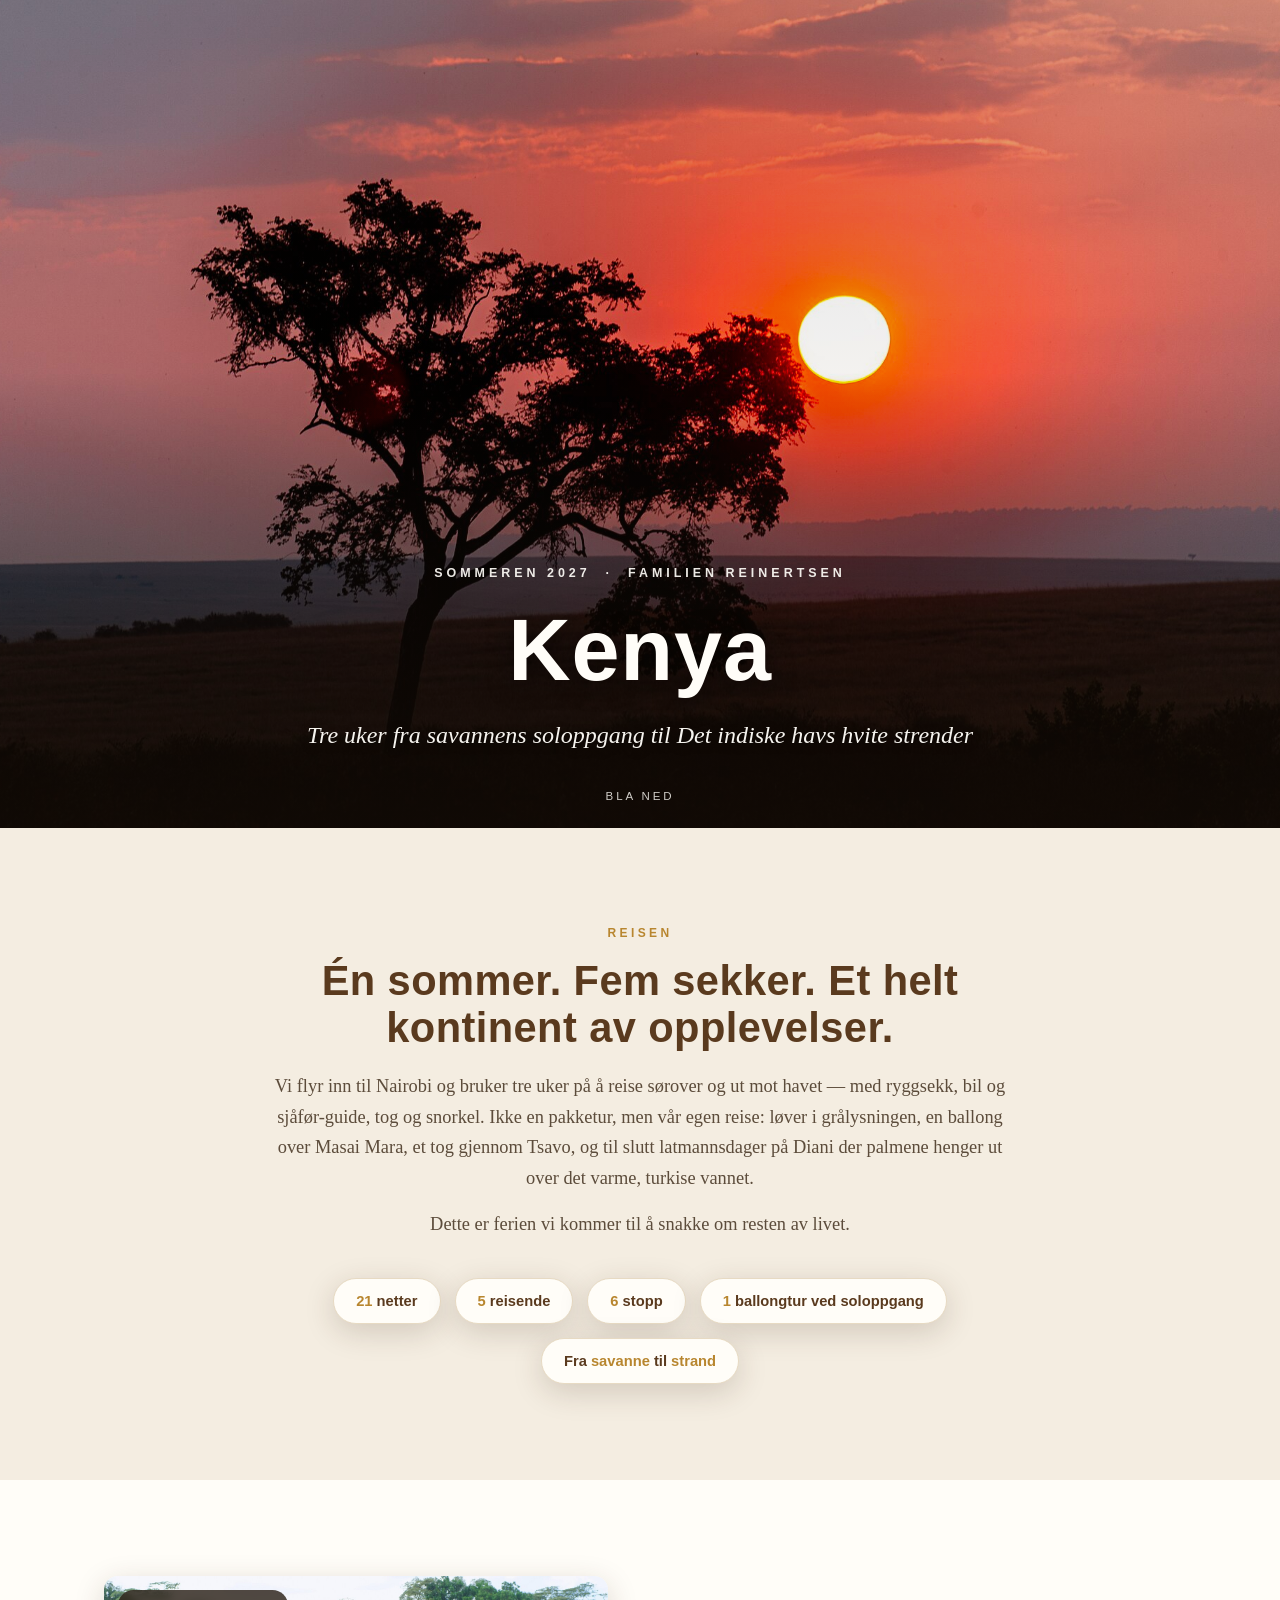
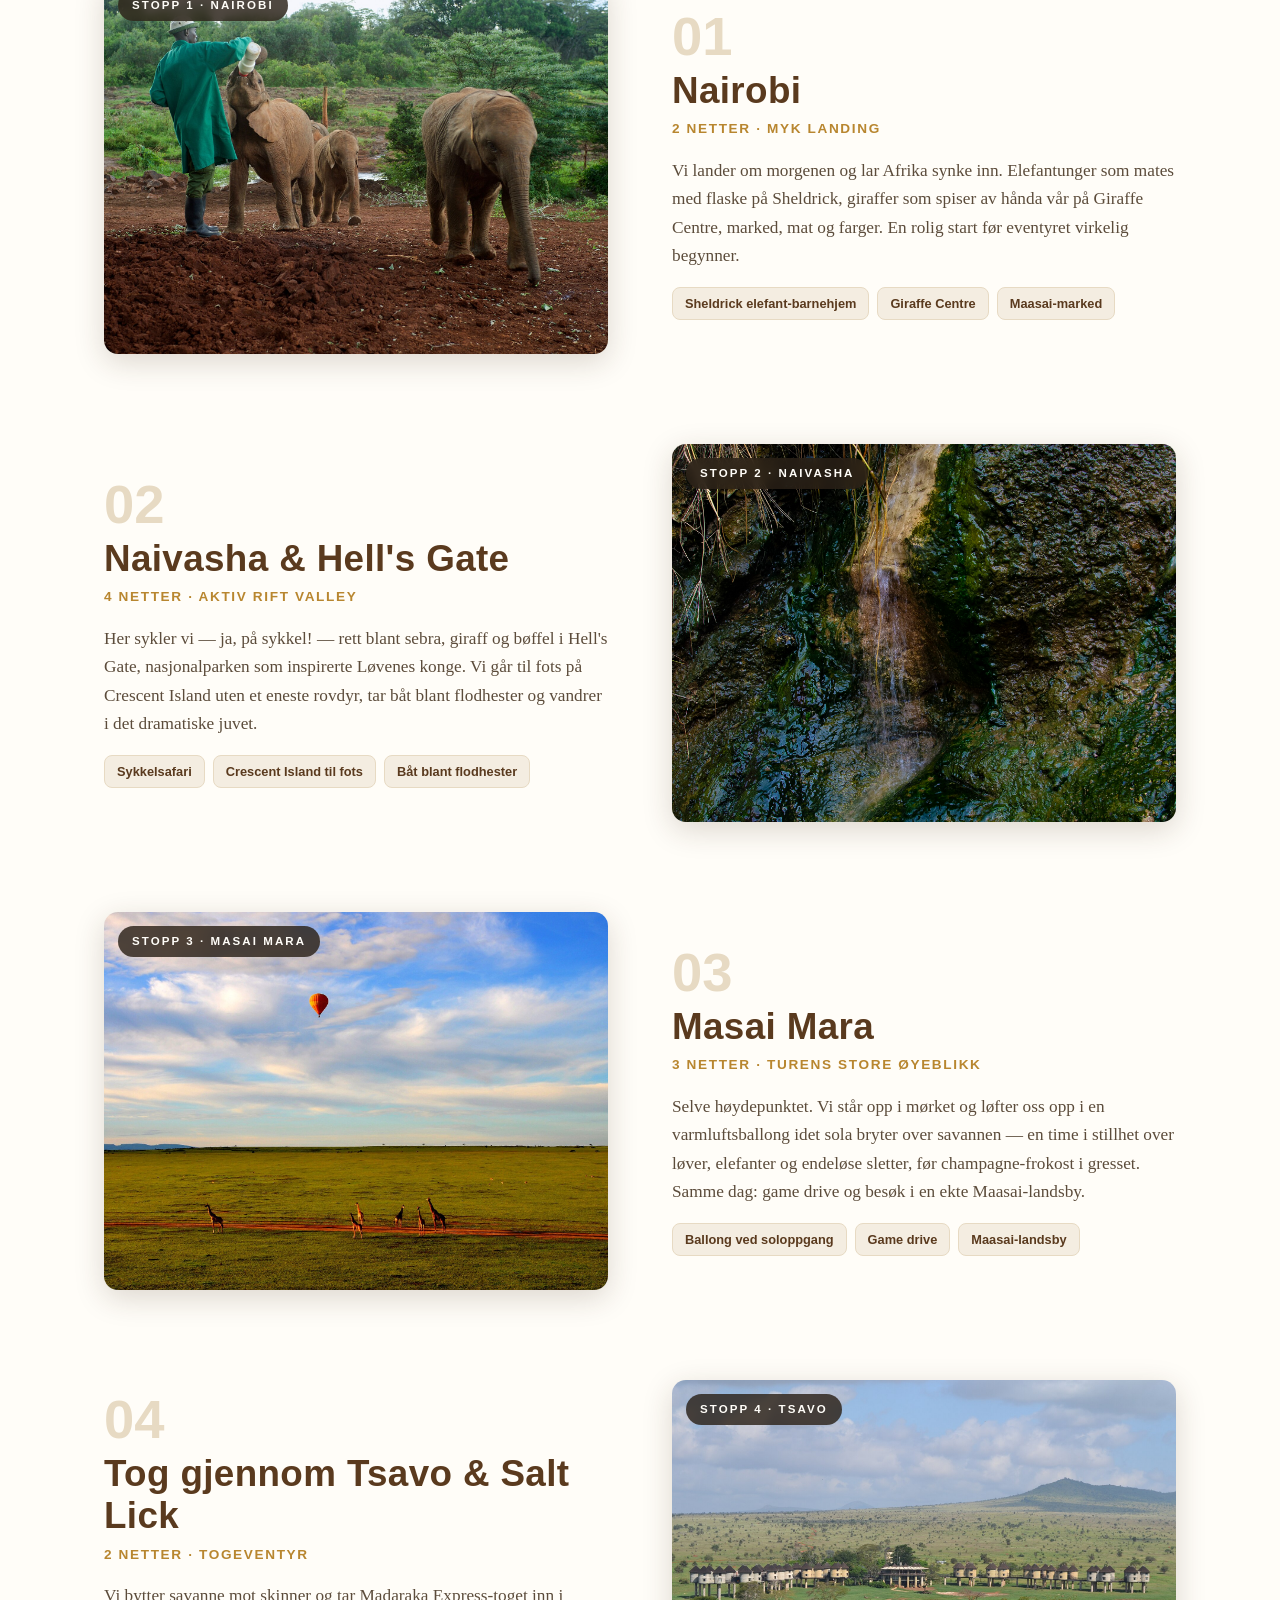
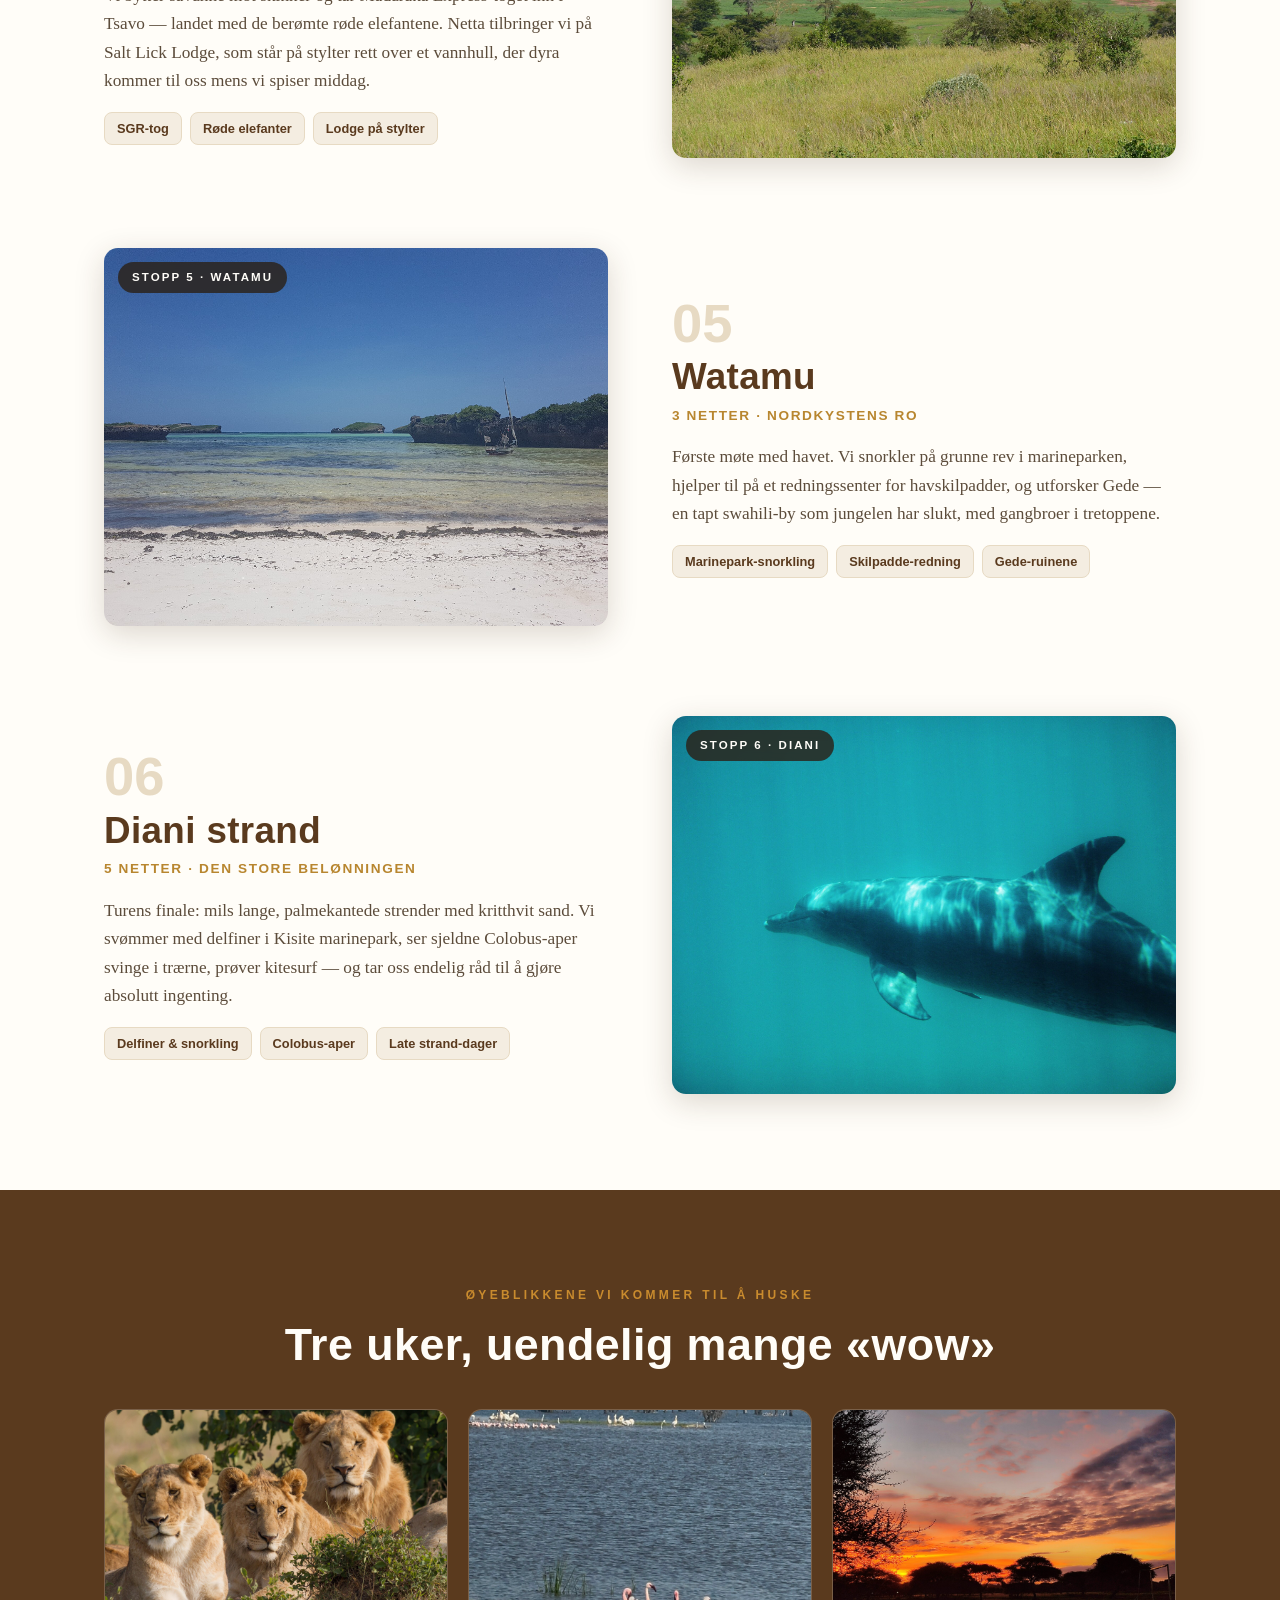
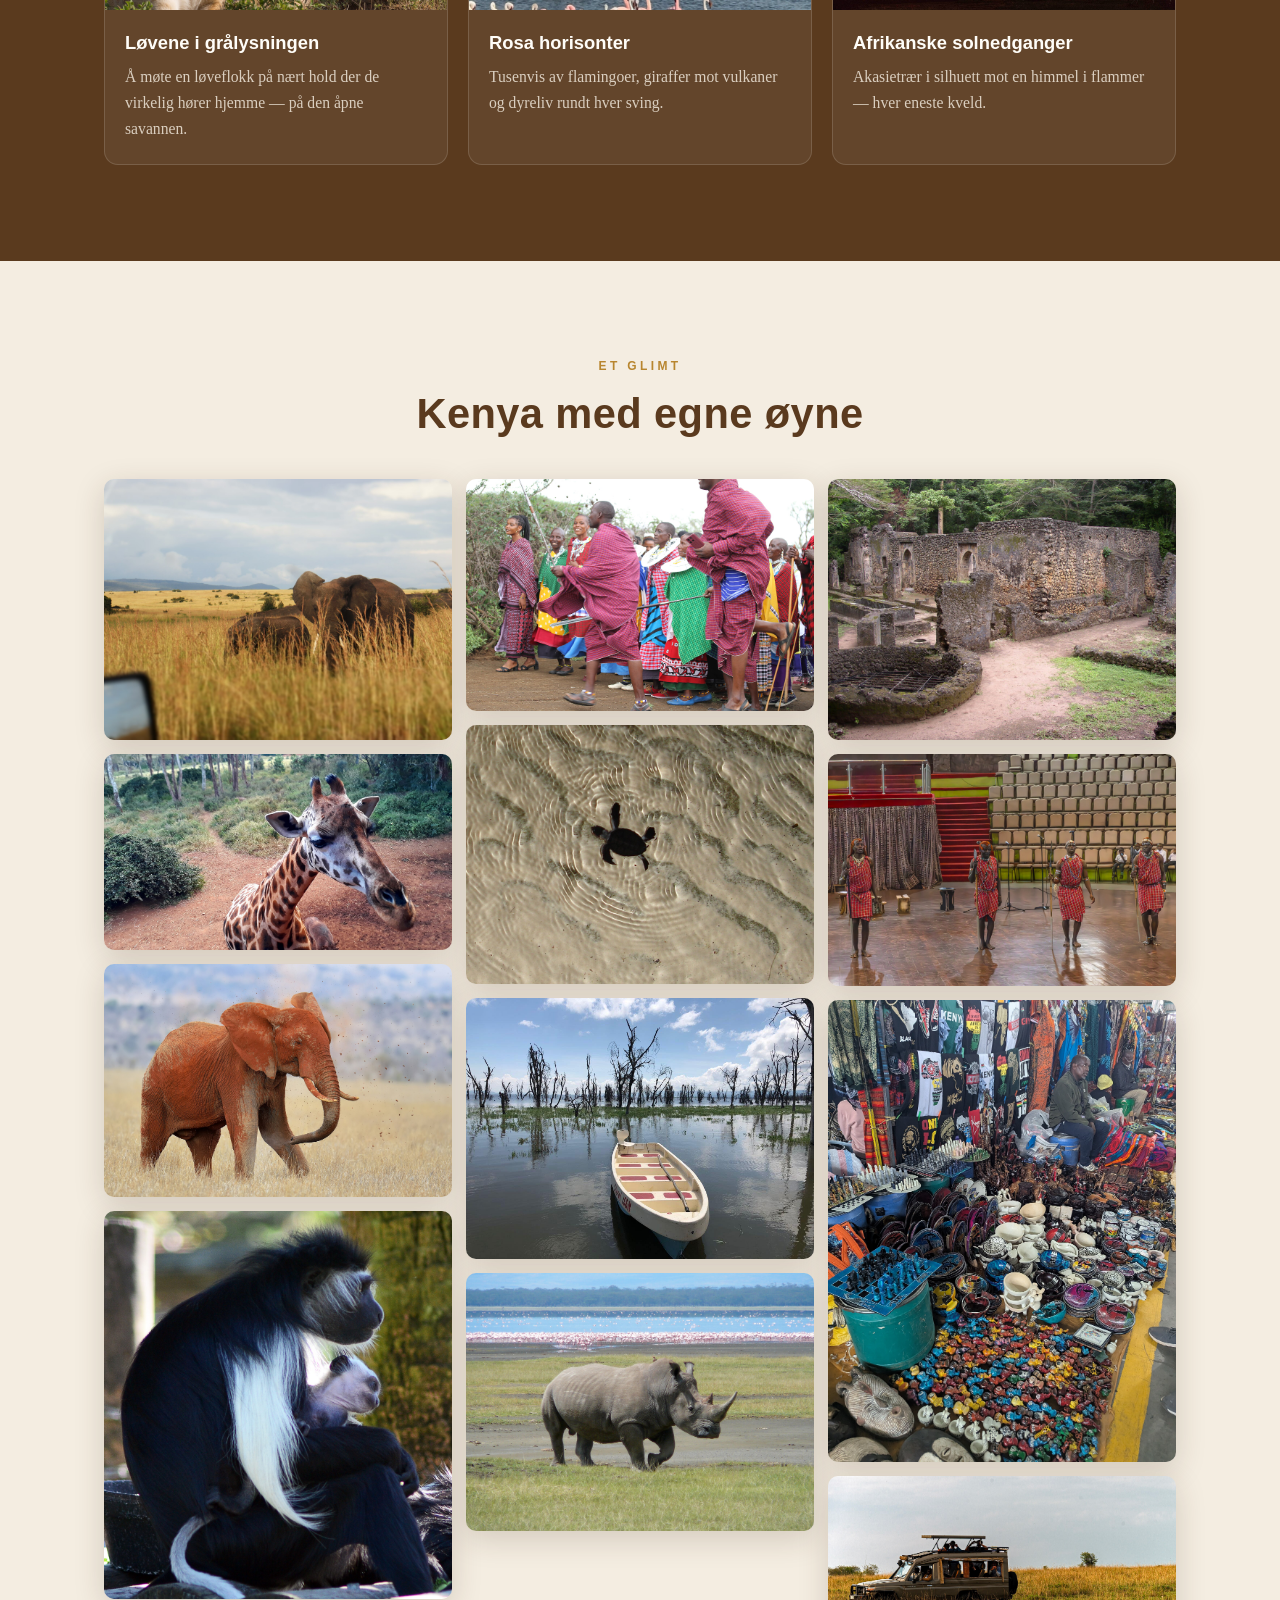
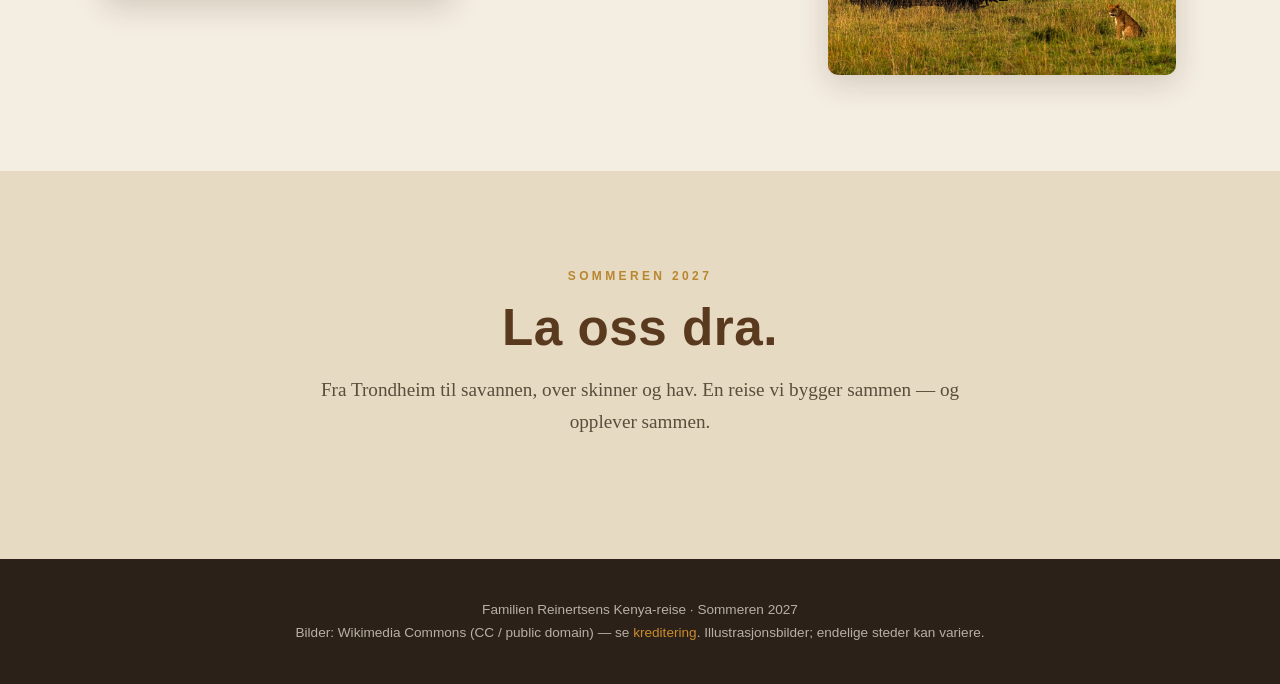
==== index.html @ f1b860a5 "Kenya 2027 family trip brochure site" ====
<!DOCTYPE html>
<html lang="no">
<head>
<meta charset="UTF-8">
<meta name="viewport" content="width=device-width, initial-scale=1.0">
<title>Kenya 2027 — Familien Reinertsens store reise</title>
<meta name="description" content="Tre uker gjennom Kenya: savanne, ballong ved soloppgang, tog til kysten og hvite strender ved Det indiske hav. Sommeren 2027.">
<link rel="preconnect" href="https://fonts.googleapis.com">
<link rel="stylesheet" href="style.css">
</head>
<body>

<!-- HERO -->
<header class="hero">
  <div class="hero__img" style="background-image:url('images/00-hero-mara-sunset.jpg')"></div>
  <div class="hero__veil"></div>
  <div class="hero__inner">
    <div class="hero__kicker">Sommeren 2027 &nbsp;·&nbsp; Familien Reinertsen</div>
    <h1>Kenya</h1>
    <p class="hero__sub">Tre uker fra savannens soloppgang til Det indiske havs hvite strender</p>
  </div>
  <div class="hero__scroll">bla ned</div>
</header>

<!-- INTRO -->
<section>
  <div class="wrap intro">
    <div class="eyebrow">Reisen</div>
    <h2>Én sommer. Fem sekker. Et helt kontinent av opplevelser.</h2>
    <p>Vi flyr inn til Nairobi og bruker tre uker på å reise sørover og ut mot havet —
       med ryggsekk, bil og sjåfør-guide, tog og snorkel. Ikke en pakketur, men vår egen
       reise: løver i grålysningen, en ballong over Masai Mara, et tog gjennom Tsavo, og
       til slutt latmannsdager på Diani der palmene henger ut over det varme, turkise vannet.</p>
    <p>Dette er ferien vi kommer til å snakke om resten av livet.</p>
    <div class="facts">
      <div class="fact"><span>21</span> netter</div>
      <div class="fact"><span>5</span> reisende</div>
      <div class="fact"><span>6</span> stopp</div>
      <div class="fact"><span>1</span> ballongtur ved soloppgang</div>
      <div class="fact">Fra <span>savanne</span> til <span>strand</span></div>
    </div>
  </div>
</section>

<!-- PHASES -->
<section class="phases">
  <div class="wrap">

    <div class="phase">
      <div class="phase__media">
        <span class="phase__badge">Stopp 1 · Nairobi</span>
        <img src="images/01-baby-elephant.jpg" alt="Elefantunge på Sheldrick-barnehjemmet i Nairobi">
      </div>
      <div class="phase__body">
        <div class="phase__num">01</div>
        <h3>Nairobi</h3>
        <div class="phase__nights">2 netter · myk landing</div>
        <p>Vi lander om morgenen og lar Afrika synke inn. Elefantunger som mates med flaske
           på Sheldrick, giraffer som spiser av hånda vår på Giraffe Centre, marked, mat og
           farger. En rolig start før eventyret virkelig begynner.</p>
        <div class="tags">
          <span class="tag">Sheldrick elefant-barnehjem</span>
          <span class="tag">Giraffe Centre</span>
          <span class="tag">Maasai-marked</span>
        </div>
      </div>
    </div>

    <div class="phase">
      <div class="phase__media">
        <span class="phase__badge">Stopp 2 · Naivasha</span>
        <img src="images/02-hellsgate-gorge.jpg" alt="Hell's Gate juv ved Naivasha">
      </div>
      <div class="phase__body">
        <div class="phase__num">02</div>
        <h3>Naivasha &amp; Hell's Gate</h3>
        <div class="phase__nights">4 netter · aktiv Rift Valley</div>
        <p>Her sykler vi — ja, på sykkel! — rett blant sebra, giraff og bøffel i Hell's Gate,
           nasjonalparken som inspirerte Løvenes konge. Vi går til fots på Crescent Island
           uten et eneste rovdyr, tar båt blant flodhester og vandrer i det dramatiske juvet.</p>
        <div class="tags">
          <span class="tag">Sykkelsafari</span>
          <span class="tag">Crescent Island til fots</span>
          <span class="tag">Båt blant flodhester</span>
        </div>
      </div>
    </div>

    <div class="phase">
      <div class="phase__media">
        <span class="phase__badge">Stopp 3 · Masai Mara</span>
        <img src="images/04-mara-balloon.jpg" alt="Varmluftsballong over Masai Mara ved soloppgang">
      </div>
      <div class="phase__body">
        <div class="phase__num">03</div>
        <h3>Masai Mara</h3>
        <div class="phase__nights">3 netter · turens store øyeblikk</div>
        <p>Selve høydepunktet. Vi står opp i mørket og løfter oss opp i en varmluftsballong
           idet sola bryter over savannen — en time i stillhet over løver, elefanter og
           endeløse sletter, før champagne-frokost i gresset. Samme dag: game drive og
           besøk i en ekte Maasai-landsby.</p>
        <div class="tags">
          <span class="tag">Ballong ved soloppgang</span>
          <span class="tag">Game drive</span>
          <span class="tag">Maasai-landsby</span>
        </div>
      </div>
    </div>

    <div class="phase">
      <div class="phase__media">
        <span class="phase__badge">Stopp 4 · Tsavo</span>
        <img src="images/06-salt-lick-lodge.jpg" alt="Salt Lick Safari Lodge på stylter over vannhull">
      </div>
      <div class="phase__body">
        <div class="phase__num">04</div>
        <h3>Tog gjennom Tsavo &amp; Salt Lick</h3>
        <div class="phase__nights">2 netter · togeventyr</div>
        <p>Vi bytter savanne mot skinner og tar Madaraka Express-toget inn i Tsavo — landet
           med de berømte røde elefantene. Netta tilbringer vi på Salt Lick Lodge, som står
           på stylter rett over et vannhull, der dyra kommer til oss mens vi spiser middag.</p>
        <div class="tags">
          <span class="tag">SGR-tog</span>
          <span class="tag">Røde elefanter</span>
          <span class="tag">Lodge på stylter</span>
        </div>
      </div>
    </div>

    <div class="phase">
      <div class="phase__media">
        <span class="phase__badge">Stopp 5 · Watamu</span>
        <img src="images/13-watamu-beach.jpg" alt="Watamu-stranden ved Det indiske hav">
      </div>
      <div class="phase__body">
        <div class="phase__num">05</div>
        <h3>Watamu</h3>
        <div class="phase__nights">3 netter · nordkystens ro</div>
        <p>Første møte med havet. Vi snorkler på grunne rev i marineparken, hjelper til på
           et redningssenter for havskilpadder, og utforsker Gede — en tapt swahili-by som
           jungelen har slukt, med gangbroer i tretoppene.</p>
        <div class="tags">
          <span class="tag">Marinepark-snorkling</span>
          <span class="tag">Skilpadde-redning</span>
          <span class="tag">Gede-ruinene</span>
        </div>
      </div>
    </div>

    <div class="phase">
      <div class="phase__media">
        <span class="phase__badge">Stopp 6 · Diani</span>
        <img src="images/07-dolphins-snorkel.jpg" alt="Snorkling og delfiner ved Diani">
      </div>
      <div class="phase__body">
        <div class="phase__num">06</div>
        <h3>Diani strand</h3>
        <div class="phase__nights">5 netter · den store belønningen</div>
        <p>Turens finale: mils lange, palmekantede strender med kritthvit sand. Vi svømmer med
           delfiner i Kisite marinepark, ser sjeldne Colobus-aper svinge i trærne, prøver
           kitesurf — og tar oss endelig råd til å gjøre absolutt ingenting.</p>
        <div class="tags">
          <span class="tag">Delfiner &amp; snorkling</span>
          <span class="tag">Colobus-aper</span>
          <span class="tag">Late strand-dager</span>
        </div>
      </div>
    </div>

  </div>
</section>

<!-- HIGHLIGHT STRIP -->
<section class="strip">
  <div class="wrap">
    <div class="eyebrow">Øyeblikkene vi kommer til å huske</div>
    <h2>Tre uker, uendelig mange «wow»</h2>
    <div class="grid3">
      <div class="card">
        <img src="images/04-mara-lions.jpg" alt="Løver i Masai Mara">
        <div class="card__body">
          <h4>Løvene i grålysningen</h4>
          <p>Å møte en løveflokk på nært hold der de virkelig hører hjemme — på den åpne savannen.</p>
        </div>
      </div>
      <div class="card">
        <img src="images/03-nakuru-flamingos.jpg" alt="Flamingoer">
        <div class="card__body">
          <h4>Rosa horisonter</h4>
          <p>Tusenvis av flamingoer, giraffer mot vulkaner og dyreliv rundt hver sving.</p>
        </div>
      </div>
      <div class="card">
        <img src="images/08-sunset-silhouette.jpg" alt="Solnedgang på savannen">
        <div class="card__body">
          <h4>Afrikanske solnedganger</h4>
          <p>Akasietrær i silhuett mot en himmel i flammer — hver eneste kveld.</p>
        </div>
      </div>
    </div>
  </div>
</section>

<!-- GALLERY -->
<section>
  <div class="wrap">
    <div class="intro" style="margin-bottom:2.6rem">
      <div class="eyebrow">Et glimt</div>
      <h2>Kenya med egne øyne</h2>
    </div>
    <div class="gallery">
      <img src="images/04-mara-elephants-plain.jpg" alt="Elefanter på sletten">
      <img src="images/01-nairobi-giraffe-centre.jpg" alt="Giraffe Centre">
      <img src="images/06-tsavo-red-elephant.jpg" alt="Rød elefant i Tsavo">
      <img src="images/07-colobus-monkey.jpg" alt="Colobus-ape">
      <img src="images/04-maasai-village.jpg" alt="Maasai-landsby">
      <img src="images/13-watamu-turtle.jpg" alt="Havskilpadde-yngel">
      <img src="images/02-naivasha-boat-hippo.jpg" alt="Flodhest ved Naivasha">
      <img src="images/03-nakuru-rhino.jpg" alt="Neshorn">
      <img src="images/13-gede-ruins.jpg" alt="Gede-ruinene">
      <img src="images/12-bomas-of-kenya.jpg" alt="Bomas of Kenya kulturdans">
      <img src="images/11-maasai-market.jpg" alt="Maasai-marked">
      <img src="images/00-family-safari-jeep.jpg" alt="Familie på safari">
    </div>
  </div>
</section>

<!-- CLOSING -->
<section class="closing">
  <div class="wrap">
    <div class="eyebrow" style="color:var(--acacia)">Sommeren 2027</div>
    <h2>La oss dra.</h2>
    <p>Fra Trondheim til savannen, over skinner og hav. En reise vi bygger sammen —
       og opplever sammen.</p>
  </div>
</section>

<footer>
  <p>Familien Reinertsens Kenya-reise · Sommeren 2027<br>
  Bilder: Wikimedia Commons (CC / public domain) — se <a href="images/CREDITS.md">kreditering</a>.
  Illustrasjonsbilder; endelige steder kan variere.</p>
</footer>

</body>
</html>
---- style.css ----
:root {
  --sand: #f4ede1;
  --sand-dark: #e7dac3;
  --earth: #7a4f2a;
  --earth-dark: #5a3a1e;
  --acacia: #b8862f;
  --savanna: #c98b2e;
  --ink: #2b2118;
  --ink-soft: #5c4c3b;
  --leaf: #4a6b3a;
  --sky: #3d6b8a;
  --white: #fffdf8;
  --shadow: 0 8px 30px rgba(60, 40, 20, 0.18);
  --radius: 14px;
}

* { box-sizing: border-box; margin: 0; padding: 0; }

html { scroll-behavior: smooth; }

body {
  font-family: "Georgia", "Times New Roman", serif;
  color: var(--ink);
  background: var(--sand);
  line-height: 1.65;
  -webkit-font-smoothing: antialiased;
}

h1, h2, h3, .display {
  font-family: "Helvetica Neue", "Arial", sans-serif;
  letter-spacing: 0.01em;
  line-height: 1.15;
}

a { color: var(--earth); }

/* ---------- Hero ---------- */
.hero {
  position: relative;
  height: 92vh;
  min-height: 560px;
  display: flex;
  align-items: flex-end;
  justify-content: center;
  text-align: center;
  color: var(--white);
  overflow: hidden;
}
.hero__img {
  position: absolute;
  inset: 0;
  background-size: cover;
  background-position: center;
  transform: scale(1.05);
}
.hero__veil {
  position: absolute;
  inset: 0;
  background: linear-gradient(180deg, rgba(20,12,6,0.15) 0%, rgba(20,12,6,0.05) 45%, rgba(20,12,6,0.78) 100%);
}
.hero__inner {
  position: relative;
  z-index: 2;
  padding: 0 24px 8vh;
  max-width: 900px;
}
.hero__kicker {
  font-family: "Helvetica Neue", sans-serif;
  text-transform: uppercase;
  letter-spacing: 0.32em;
  font-size: 0.78rem;
  font-weight: 600;
  opacity: 0.92;
  margin-bottom: 1.1rem;
}
.hero h1 {
  font-size: clamp(2.6rem, 7vw, 5.4rem);
  font-weight: 800;
  text-shadow: 0 3px 24px rgba(0,0,0,0.5);
  margin-bottom: 1rem;
}
.hero__sub {
  font-size: clamp(1.05rem, 2.2vw, 1.5rem);
  font-style: italic;
  opacity: 0.96;
  text-shadow: 0 2px 12px rgba(0,0,0,0.5);
}
.hero__scroll {
  position: absolute;
  bottom: 22px;
  left: 50%;
  transform: translateX(-50%);
  z-index: 3;
  font-family: "Helvetica Neue", sans-serif;
  font-size: 0.72rem;
  letter-spacing: 0.25em;
  text-transform: uppercase;
  opacity: 0.8;
  animation: bob 2.4s ease-in-out infinite;
}
@keyframes bob { 0%,100%{transform:translateX(-50%) translateY(0);} 50%{transform:translateX(-50%) translateY(6px);} }

/* ---------- Layout ---------- */
.wrap { max-width: 1120px; margin: 0 auto; padding: 0 24px; }
section { padding: clamp(48px, 8vw, 96px) 0; }

.intro { text-align: center; max-width: 780px; margin: 0 auto; }
.intro h2 { font-size: clamp(1.8rem, 4vw, 2.6rem); color: var(--earth-dark); margin-bottom: 1.2rem; font-weight: 800; }
.intro p { font-size: 1.15rem; color: var(--ink-soft); margin-bottom: 1rem; }

.eyebrow {
  font-family: "Helvetica Neue", sans-serif;
  text-transform: uppercase;
  letter-spacing: 0.28em;
  font-size: 0.75rem;
  font-weight: 700;
  color: var(--acacia);
  margin-bottom: 0.8rem;
}

.facts {
  display: flex;
  flex-wrap: wrap;
  justify-content: center;
  gap: 14px;
  margin-top: 2.4rem;
}
.fact {
  background: var(--white);
  border: 1px solid var(--sand-dark);
  border-radius: 999px;
  padding: 10px 22px;
  font-family: "Helvetica Neue", sans-serif;
  font-size: 0.92rem;
  font-weight: 600;
  color: var(--earth-dark);
  box-shadow: var(--shadow);
}
.fact span { color: var(--acacia); }

/* ---------- Phase blocks ---------- */
.phases { background: var(--white); }
.phase {
  display: grid;
  grid-template-columns: 1fr 1fr;
  gap: clamp(24px, 5vw, 64px);
  align-items: center;
  margin-bottom: clamp(48px, 8vw, 90px);
}
.phase:last-child { margin-bottom: 0; }
.phase:nth-child(even) .phase__media { order: 2; }
.phase__media {
  position: relative;
  border-radius: var(--radius);
  overflow: hidden;
  box-shadow: var(--shadow);
  aspect-ratio: 4 / 3;
}
.phase__media img {
  width: 100%; height: 100%;
  object-fit: cover;
  display: block;
  transition: transform 0.8s ease;
}
.phase__media:hover img { transform: scale(1.06); }
.phase__badge {
  position: absolute;
  top: 14px; left: 14px;
  background: rgba(43,33,24,0.82);
  color: var(--white);
  font-family: "Helvetica Neue", sans-serif;
  font-size: 0.72rem;
  letter-spacing: 0.18em;
  text-transform: uppercase;
  font-weight: 700;
  padding: 6px 14px;
  border-radius: 999px;
  backdrop-filter: blur(4px);
}
.phase__num {
  font-family: "Helvetica Neue", sans-serif;
  font-weight: 800;
  color: var(--sand-dark);
  font-size: 3.4rem;
  line-height: 1;
}
.phase__body h3 {
  font-size: clamp(1.6rem, 3.4vw, 2.3rem);
  color: var(--earth-dark);
  font-weight: 800;
  margin: 0.3rem 0 0.4rem;
}
.phase__nights {
  font-family: "Helvetica Neue", sans-serif;
  font-size: 0.85rem;
  font-weight: 600;
  text-transform: uppercase;
  letter-spacing: 0.12em;
  color: var(--acacia);
  margin-bottom: 1rem;
}
.phase__body p { color: var(--ink-soft); font-size: 1.08rem; margin-bottom: 1rem; }
.tags { display: flex; flex-wrap: wrap; gap: 8px; }
.tag {
  font-family: "Helvetica Neue", sans-serif;
  font-size: 0.8rem;
  font-weight: 600;
  background: var(--sand);
  color: var(--earth-dark);
  border: 1px solid var(--sand-dark);
  padding: 5px 12px;
  border-radius: 8px;
}

/* ---------- Highlight strip ---------- */
.strip {
  background: var(--earth-dark);
  color: var(--sand);
  text-align: center;
}
.strip .eyebrow { color: var(--savanna); }
.strip h2 { font-size: clamp(1.8rem, 4vw, 2.8rem); color: var(--white); font-weight: 800; margin-bottom: 2.4rem; }
.grid3 { display: grid; grid-template-columns: repeat(3, 1fr); gap: 20px; }
.card {
  background: rgba(255,253,248,0.06);
  border: 1px solid rgba(255,253,248,0.14);
  border-radius: var(--radius);
  overflow: hidden;
  text-align: left;
}
.card img { width: 100%; height: 200px; object-fit: cover; display: block; }
.card__body { padding: 18px 20px 22px; }
.card__body h4 { font-family: "Helvetica Neue", sans-serif; font-size: 1.15rem; color: var(--white); margin-bottom: 0.4rem; }
.card__body p { font-size: 0.98rem; color: rgba(244,237,225,0.82); }

/* ---------- Gallery ---------- */
.gallery { columns: 3; column-gap: 14px; }
.gallery img {
  width: 100%;
  border-radius: 10px;
  margin-bottom: 14px;
  display: block;
  box-shadow: var(--shadow);
}

/* ---------- CTA / footer ---------- */
.closing {
  text-align: center;
  background: var(--sand-dark);
}
.closing h2 { font-size: clamp(2rem, 5vw, 3.2rem); color: var(--earth-dark); font-weight: 800; margin-bottom: 1rem; }
.closing p { font-size: 1.2rem; color: var(--ink-soft); max-width: 640px; margin: 0 auto 1.6rem; }

footer {
  background: var(--ink);
  color: rgba(244,237,225,0.7);
  text-align: center;
  padding: 40px 24px;
  font-family: "Helvetica Neue", sans-serif;
  font-size: 0.85rem;
}
footer a { color: var(--savanna); text-decoration: none; }

/* ---------- Buttons ---------- */
.btn {
  display: inline-block;
  font-family: "Helvetica Neue", sans-serif;
  font-weight: 700;
  font-size: 0.95rem;
  letter-spacing: 0.04em;
  padding: 14px 30px;
  border-radius: 999px;
  text-decoration: none;
  transition: transform 0.15s ease, box-shadow 0.15s ease;
}
.btn--primary { background: var(--acacia); color: var(--white); box-shadow: var(--shadow); }
.btn--primary:hover { transform: translateY(-2px); }
.btn--ghost { border: 1.5px solid var(--earth); color: var(--earth-dark); }

/* ---------- Responsive ---------- */
@media (max-width: 760px) {
  .phase { grid-template-columns: 1fr; }
  .phase:nth-child(even) .phase__media { order: 0; }
  .grid3 { grid-template-columns: 1fr; }
  .gallery { columns: 2; }
}

/* ---------- Practical / parent page ---------- */
.pagehead {
  background: var(--earth-dark);
  color: var(--sand);
  padding: clamp(48px,8vw,88px) 0 clamp(40px,6vw,64px);
  text-align: center;
}
.pagehead h1 { font-size: clamp(2rem,5vw,3.2rem); color: #fff; font-weight: 800; margin-bottom: 0.6rem; }
.pagehead p { color: rgba(244,237,225,0.85); font-size: 1.1rem; max-width: 620px; margin: 0 auto; }
.pagehead .back { display:inline-block; margin-top:1.4rem; color: var(--savanna); text-decoration:none; font-family:"Helvetica Neue",sans-serif; font-size:0.9rem; }

.tocbar { background: var(--sand-dark); padding: 14px 0; position: sticky; top: 0; z-index: 10; box-shadow: 0 2px 10px rgba(0,0,0,0.08); }
.tocbar .wrap { display:flex; flex-wrap:wrap; gap: 10px 22px; justify-content:center; }
.tocbar a { font-family:"Helvetica Neue",sans-serif; font-weight:600; font-size:0.9rem; color: var(--earth-dark); text-decoration:none; }
.tocbar a:hover { color: var(--acacia); }

.block { max-width: 900px; }
.block h2 { font-size: clamp(1.6rem,3.6vw,2.2rem); color: var(--earth-dark); font-weight:800; margin-bottom: 0.4rem; }
.block > .lead { color: var(--ink-soft); font-size:1.08rem; margin-bottom: 1.6rem; }

table { width:100%; border-collapse: collapse; background: var(--white); border-radius: 10px; overflow:hidden; box-shadow: var(--shadow); font-family:"Helvetica Neue",sans-serif; font-size:0.94rem; margin-bottom: 1rem; }
th, td { padding: 11px 14px; text-align:left; border-bottom: 1px solid var(--sand-dark); }
th { background: var(--earth); color:#fff; font-weight:700; letter-spacing:0.02em; }
td.num, th.num { text-align:right; white-space:nowrap; }
tr:last-child td { border-bottom:none; }
tr.total td { background: var(--sand-dark); font-weight:800; color: var(--earth-dark); }
tr.pick td { background: #f6efd8; }

.callout { background:#f6efd8; border-left:5px solid var(--acacia); border-radius:8px; padding:16px 20px; margin: 1.2rem 0; font-family:"Helvetica Neue",sans-serif; font-size:0.98rem; color: var(--earth-dark); }
.callout strong { color: var(--earth-dark); }

.cols2 { display:grid; grid-template-columns: 1fr 1fr; gap: 28px; }
.checklist { list-style:none; }
.checklist li { padding: 6px 0 6px 30px; position:relative; color: var(--ink-soft); border-bottom:1px dashed var(--sand-dark); font-family:"Helvetica Neue",sans-serif; font-size:0.96rem; }
.checklist li:before { content:"□"; position:absolute; left:4px; top:5px; color: var(--acacia); font-size:1.1rem; }
.checklist h4 { font-family:"Helvetica Neue",sans-serif; color: var(--earth-dark); margin: 1.2rem 0 0.4rem; font-size:1.05rem; }
.checklist li.note-li { padding-left: 4px; font-style: italic; color: var(--earth); border-bottom: none; }
.checklist li.note-li:before { content: ""; }

.timeline { list-style:none; }
.timeline li { padding: 12px 0 12px 90px; position:relative; border-bottom:1px solid var(--sand-dark); }
.timeline .day { position:absolute; left:0; top:12px; font-family:"Helvetica Neue",sans-serif; font-weight:800; font-size:0.82rem; color:#fff; background: var(--acacia); padding:3px 10px; border-radius:6px; }
.timeline strong { color: var(--earth-dark); font-family:"Helvetica Neue",sans-serif; }
.timeline p { color: var(--ink-soft); font-size:0.96rem; margin-top:2px; }

.note { font-size:0.86rem; color: var(--ink-soft); font-style:italic; margin-top:0.6rem; }

@media (max-width: 760px) {
  .cols2 { grid-template-columns: 1fr; }
  table { font-size: 0.84rem; }
  th, td { padding: 8px 9px; }
}
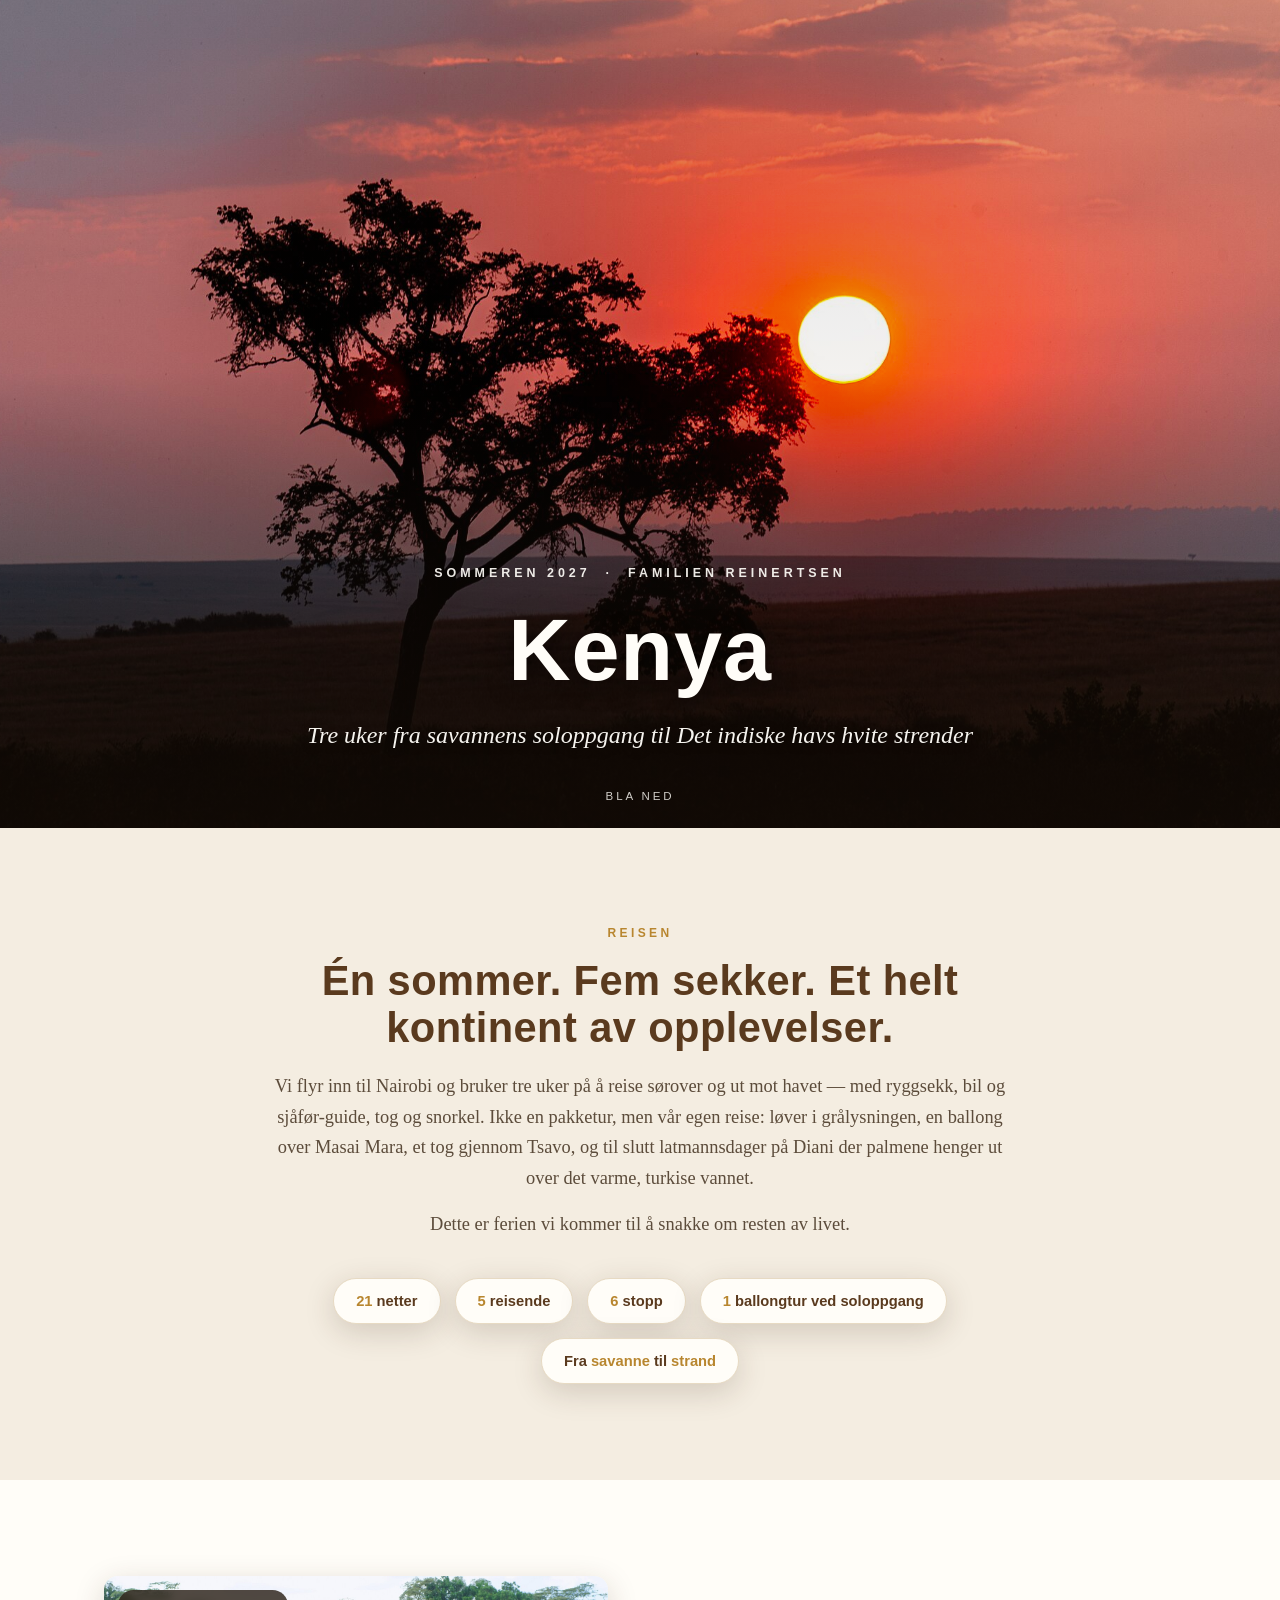
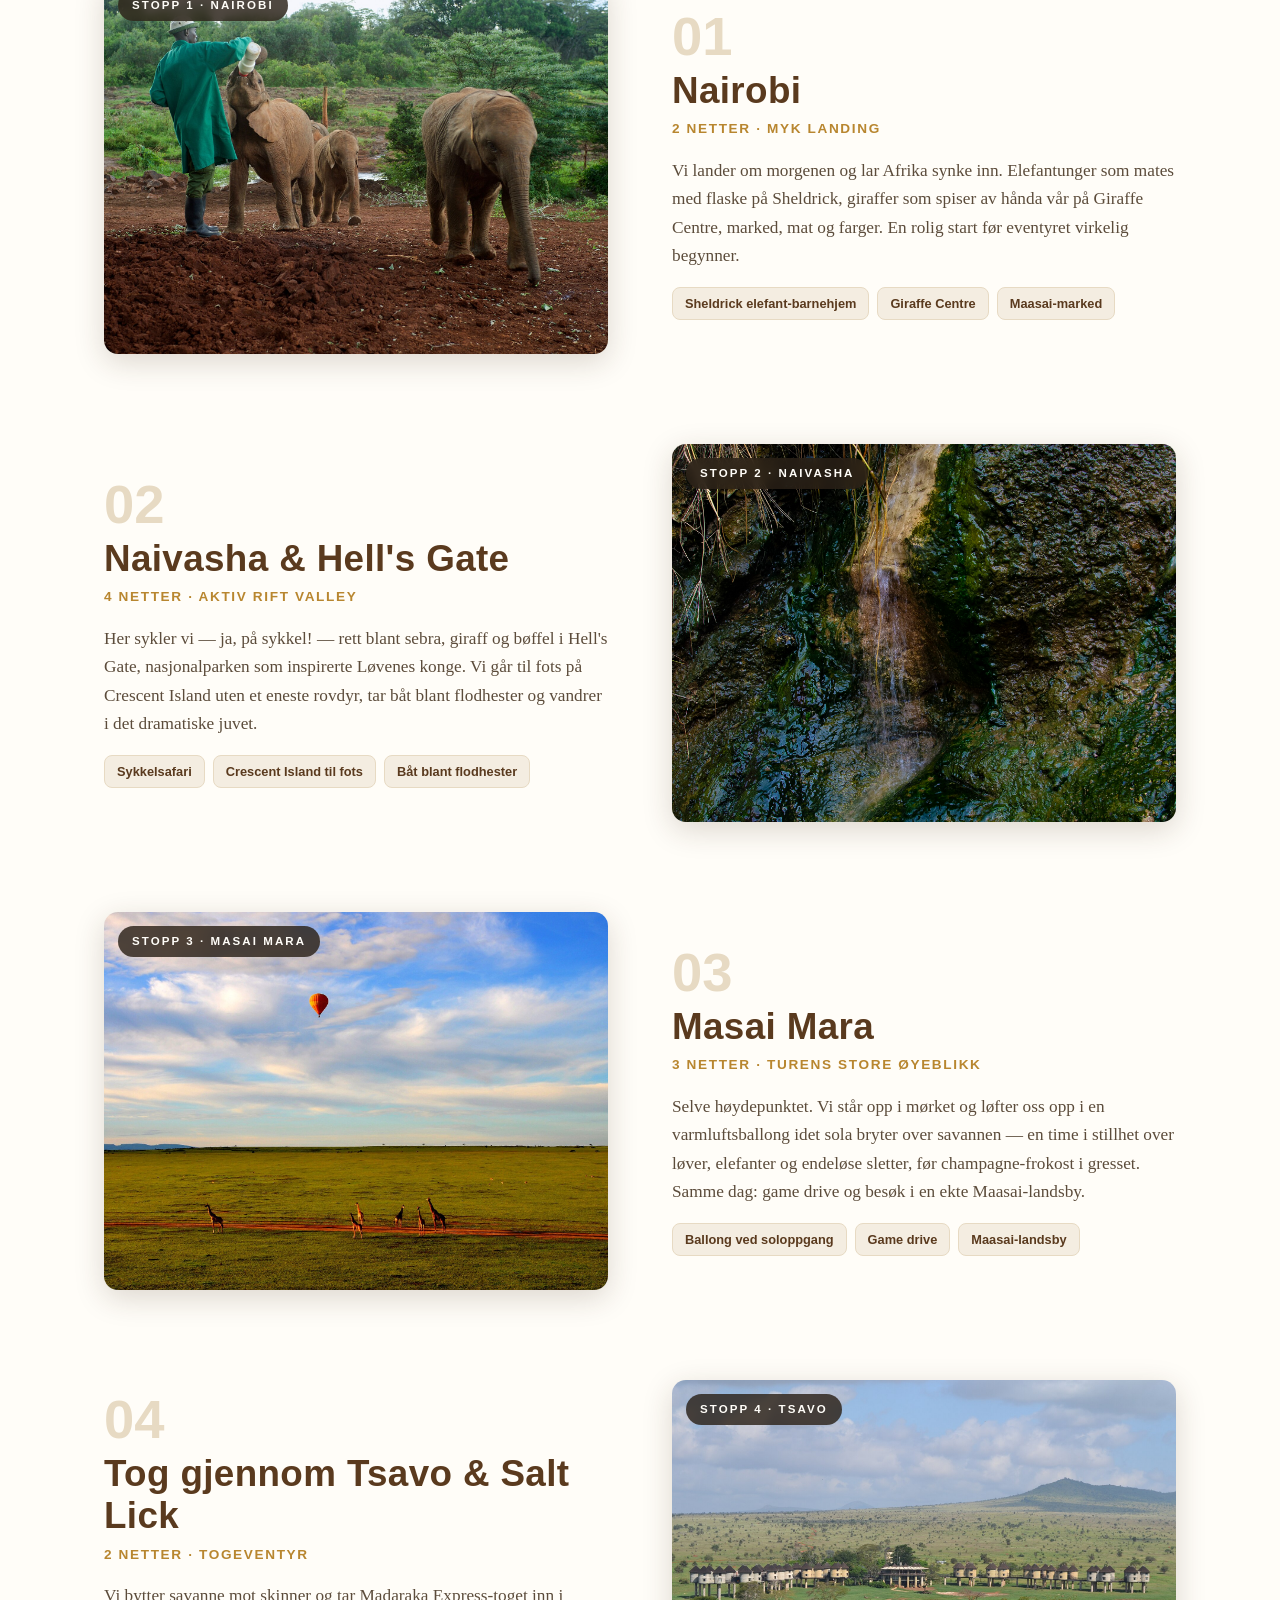
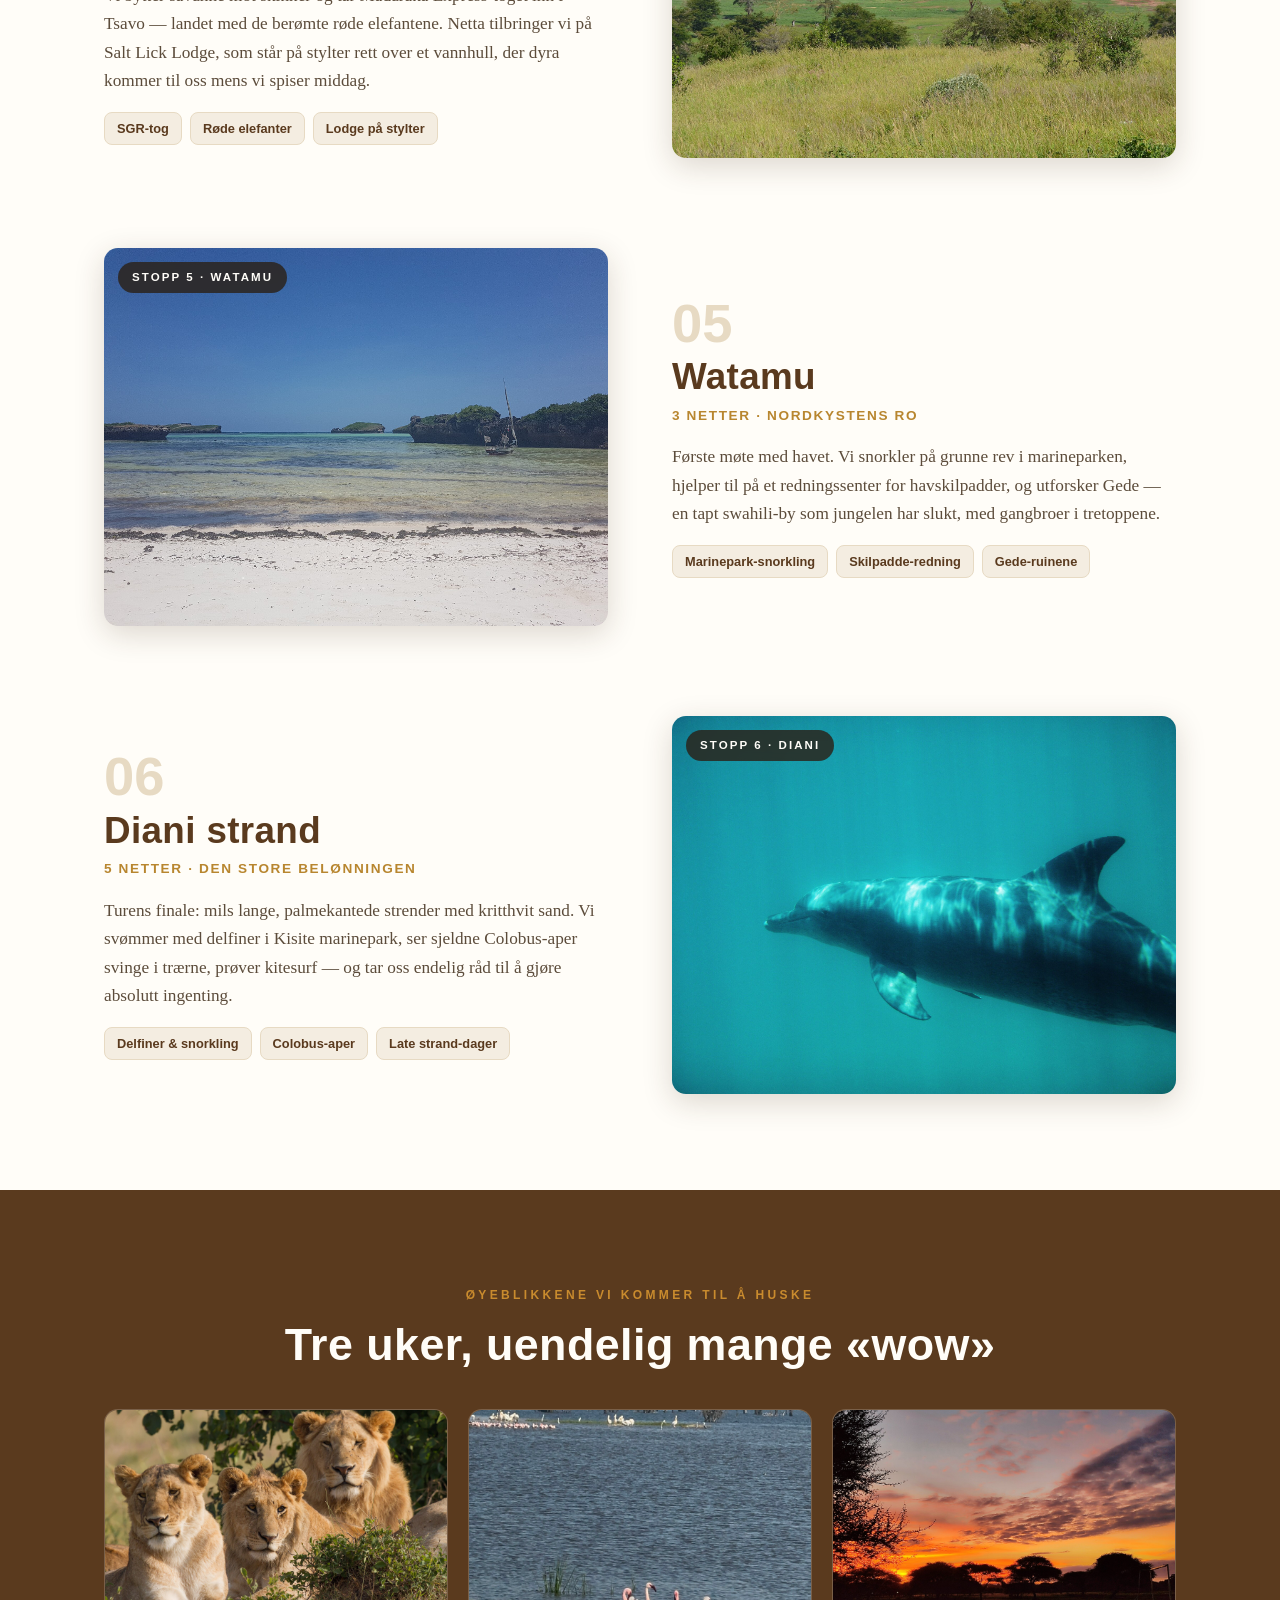
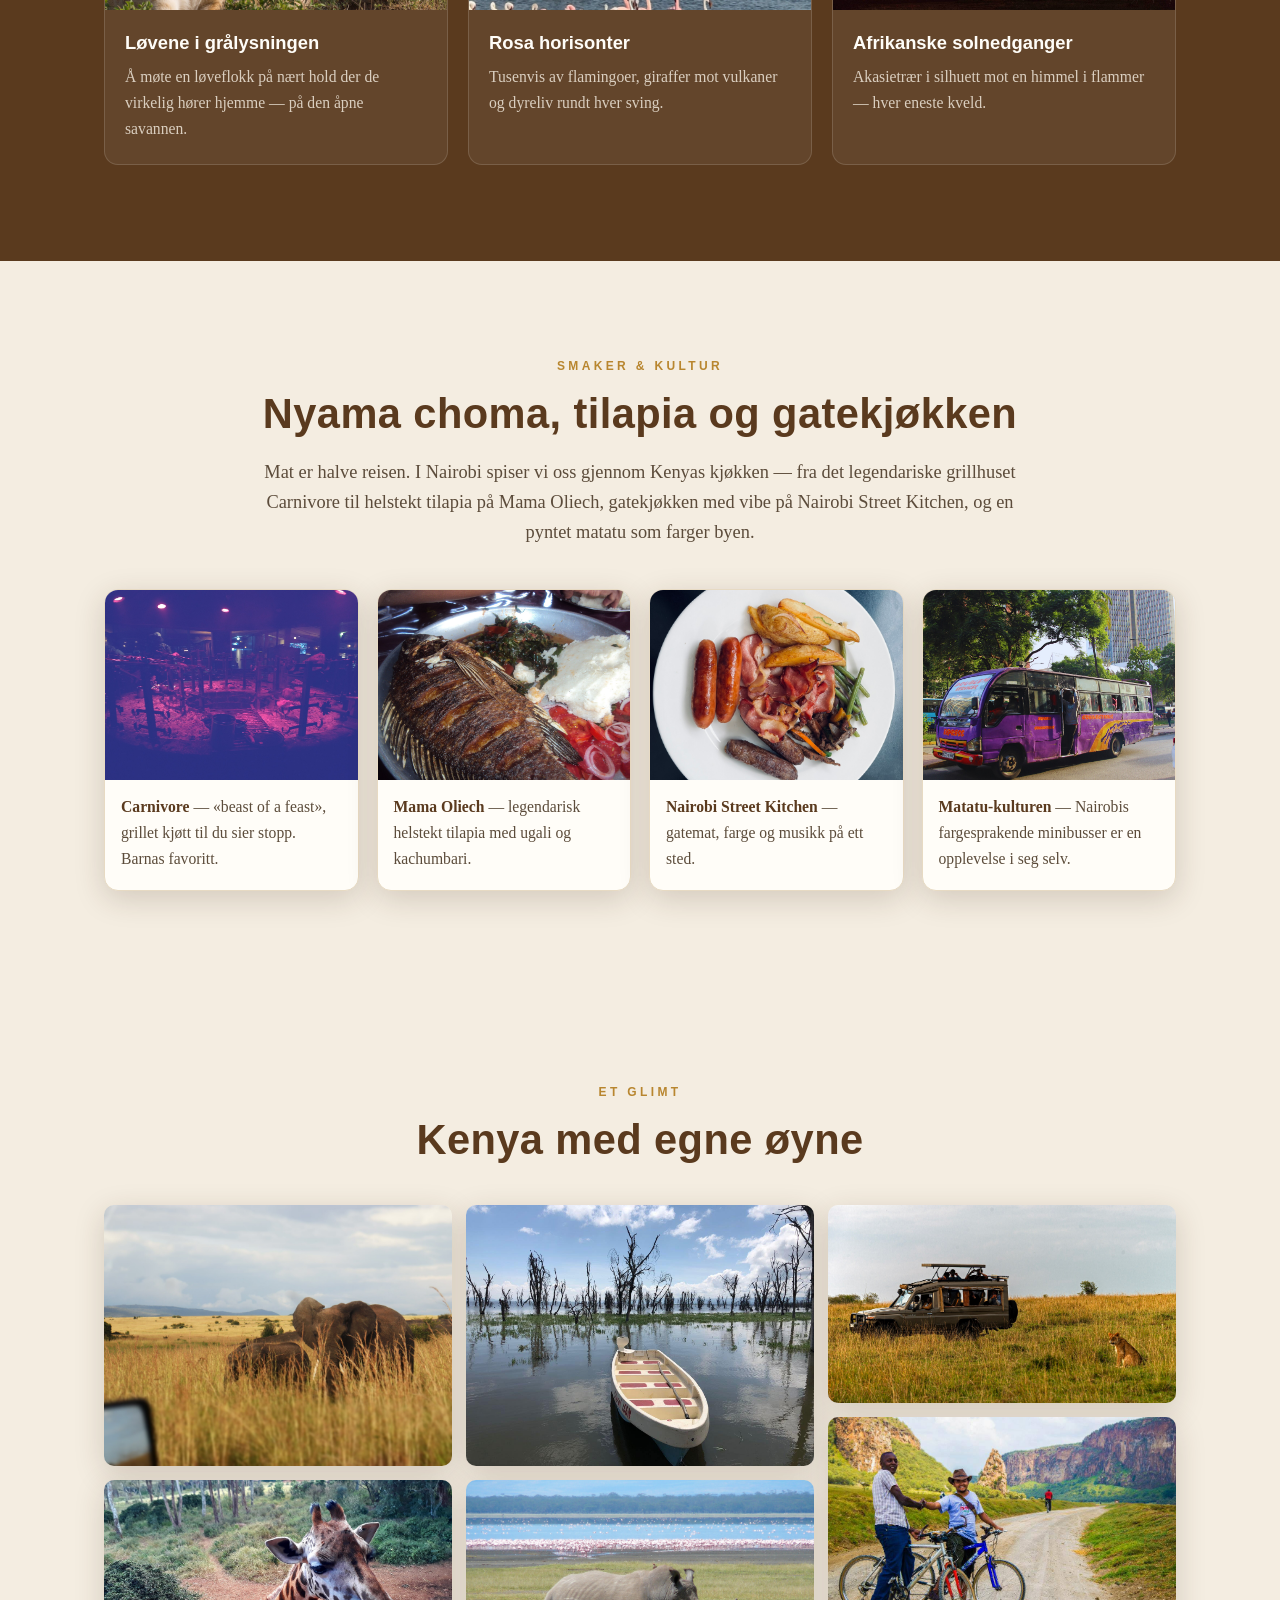
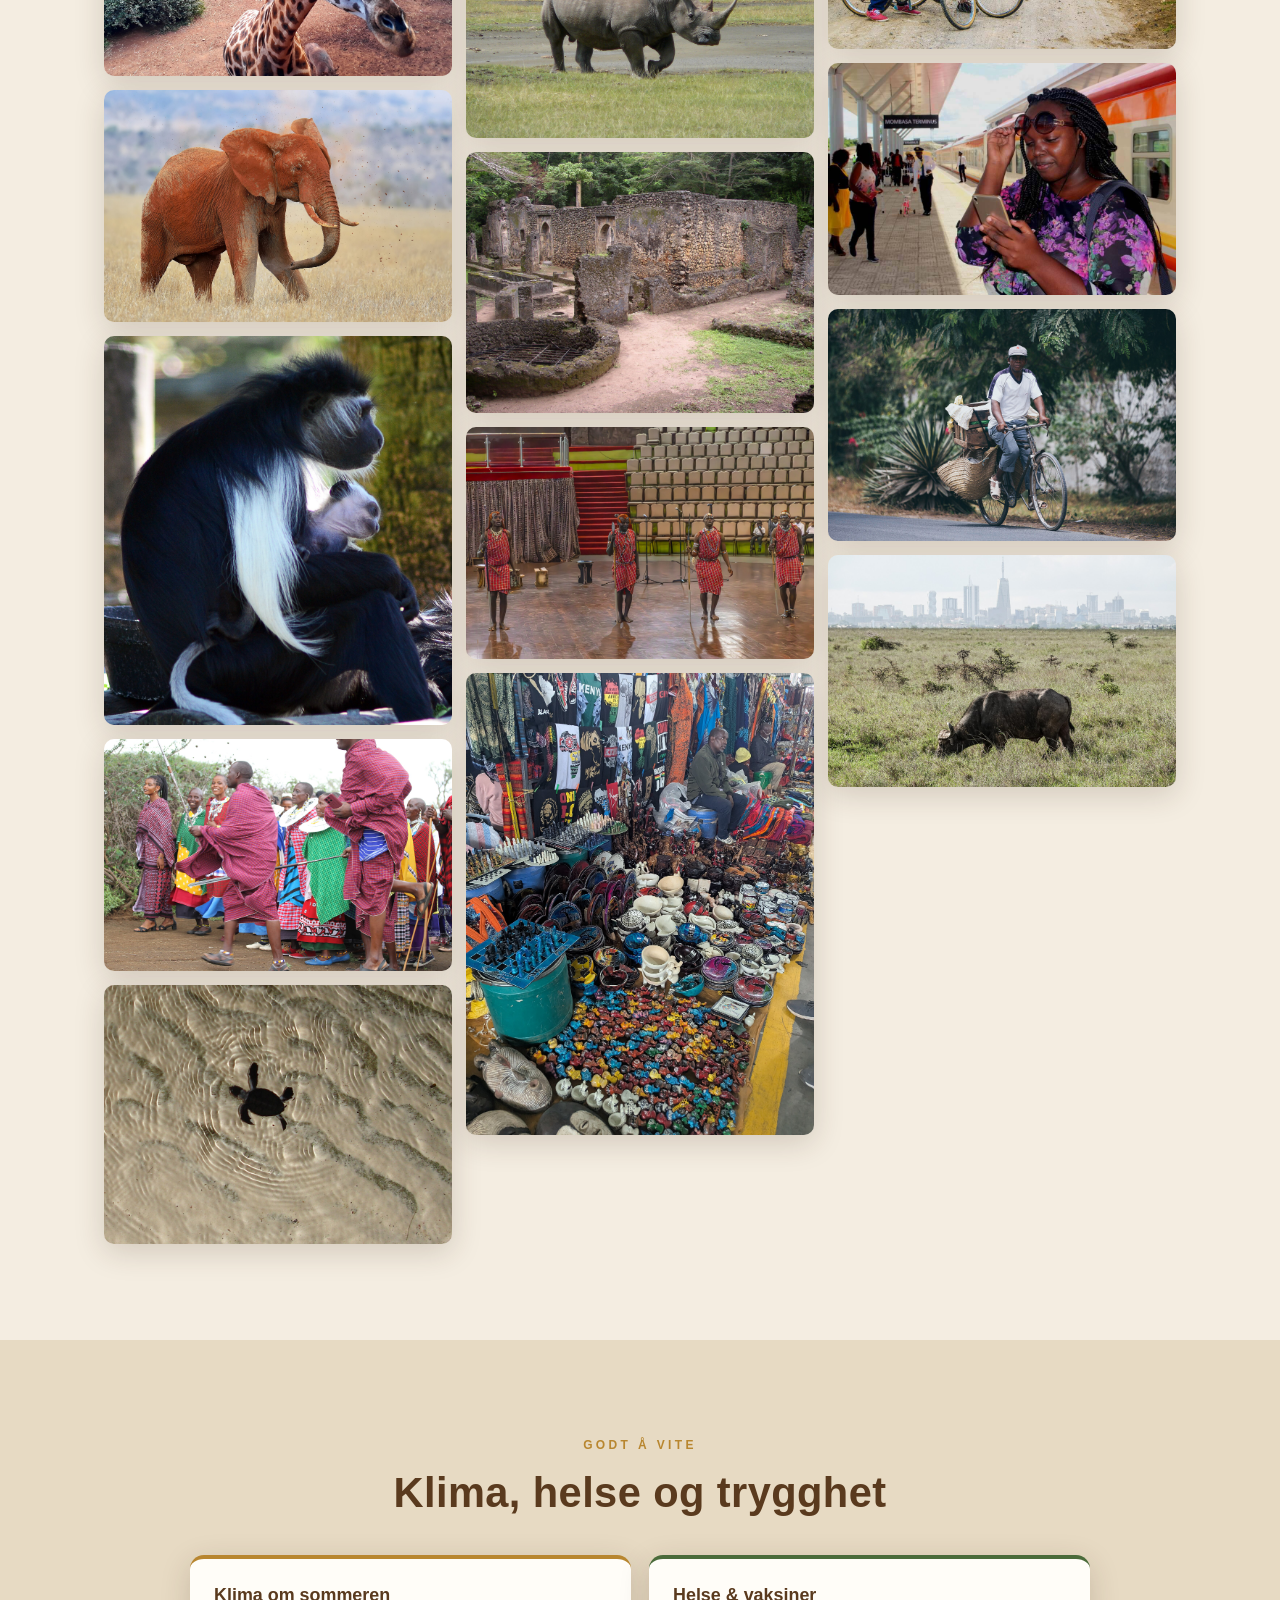
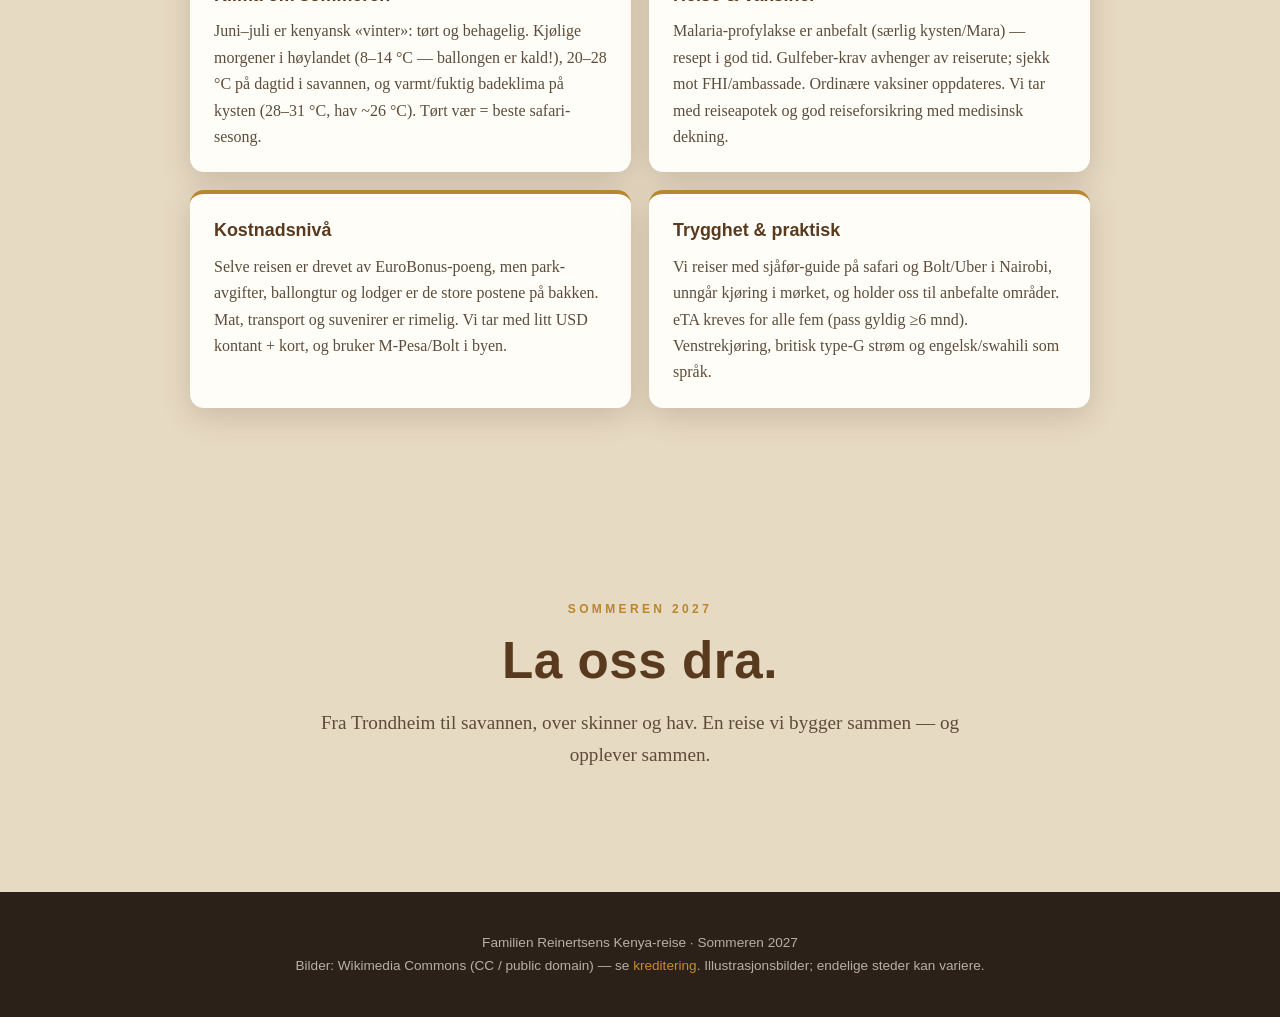
==== commit 639887c0: "Enrich Kenya page: food & culture section, 'Godt å vite', expanded gallery, power info" ====
--- a/index.html
+++ b/index.html
@@ -201,6 +201,37 @@
   </div>
 </section>
 
+<!-- FOOD & CULTURE -->
+<section>
+  <div class="wrap">
+    <div class="intro" style="margin-bottom:2.6rem">
+      <div class="eyebrow">Smaker &amp; kultur</div>
+      <h2>Nyama choma, tilapia og gatekjøkken</h2>
+      <p>Mat er halve reisen. I Nairobi spiser vi oss gjennom Kenyas kjøkken — fra det
+         legendariske grillhuset Carnivore til helstekt tilapia på Mama Oliech, gatekjøkken
+         med vibe på Nairobi Street Kitchen, og en pyntet matatu som farger byen.</p>
+    </div>
+    <div class="foodgrid">
+      <figure class="foodcard">
+        <img src="images/10-carnivore-nyama-choma.jpg" alt="Nyama choma grill på Carnivore">
+        <figcaption><strong>Carnivore</strong> — «beast of a feast», grillet kjøtt til du sier stopp. Barnas favoritt.</figcaption>
+      </figure>
+      <figure class="foodcard">
+        <img src="images/10-mama-oliech-tilapia.jpg" alt="Helstekt tilapia på Mama Oliech">
+        <figcaption><strong>Mama Oliech</strong> — legendarisk helstekt tilapia med ugali og kachumbari.</figcaption>
+      </figure>
+      <figure class="foodcard">
+        <img src="images/10-nairobi-street-kitchen.jpg" alt="Nairobi Street Kitchen">
+        <figcaption><strong>Nairobi Street Kitchen</strong> — gatemat, farge og musikk på ett sted.</figcaption>
+      </figure>
+      <figure class="foodcard">
+        <img src="images/11-matatu.jpg" alt="Pyntet matatu i Nairobi">
+        <figcaption><strong>Matatu-kulturen</strong> — Nairobis fargesprakende minibusser er en opplevelse i seg selv.</figcaption>
+      </figure>
+    </div>
+  </div>
+</section>
+
 <!-- GALLERY -->
 <section>
   <div class="wrap">
@@ -221,6 +252,46 @@
       <img src="images/12-bomas-of-kenya.jpg" alt="Bomas of Kenya kulturdans">
       <img src="images/11-maasai-market.jpg" alt="Maasai-marked">
       <img src="images/00-family-safari-jeep.jpg" alt="Familie på safari">
+      <img src="images/02-hellsgate-cycling.jpg" alt="Sykkelsafari i Hell's Gate">
+      <img src="images/05-sgr-train.jpg" alt="Madaraka Express-toget">
+      <img src="images/07-diani-beach.jpg" alt="Diani strand">
+      <img src="images/01-nairobi-skyline-park.jpg" alt="Nairobi skyline ved nasjonalparken">
+    </div>
+  </div>
+</section>
+
+<!-- KNOW BEFORE YOU GO -->
+<section class="know">
+  <div class="wrap">
+    <div class="intro">
+      <div class="eyebrow">Godt å vite</div>
+      <h2>Klima, helse og trygghet</h2>
+    </div>
+    <div class="knowgrid">
+      <div class="knowcard">
+        <h4>Klima om sommeren</h4>
+        <p>Juni–juli er kenyansk «vinter»: tørt og behagelig. Kjølige morgener i høylandet
+           (8–14 °C — ballongen er kald!), 20–28 °C på dagtid i savannen, og varmt/fuktig
+           badeklima på kysten (28–31 °C, hav ~26 °C). Tørt vær = beste safari-sesong.</p>
+      </div>
+      <div class="knowcard warn">
+        <h4>Helse &amp; vaksiner</h4>
+        <p>Malaria-profylakse er anbefalt (særlig kysten/Mara) — resept i god tid. Gulfeber-krav
+           avhenger av reiserute; sjekk mot FHI/ambassade. Ordinære vaksiner oppdateres. Vi tar
+           med reiseapotek og god reiseforsikring med medisinsk dekning.</p>
+      </div>
+      <div class="knowcard">
+        <h4>Kostnadsnivå</h4>
+        <p>Selve reisen er drevet av EuroBonus-poeng, men park-avgifter, ballongtur og lodger er
+           de store postene på bakken. Mat, transport og suvenirer er rimelig. Vi tar med litt
+           USD kontant + kort, og bruker M-Pesa/Bolt i byen.</p>
+      </div>
+      <div class="knowcard">
+        <h4>Trygghet &amp; praktisk</h4>
+        <p>Vi reiser med sjåfør-guide på safari og Bolt/Uber i Nairobi, unngår kjøring i mørket,
+           og holder oss til anbefalte områder. eTA kreves for alle fem (pass gyldig ≥6 mnd).
+           Venstrekjøring, britisk type-G strøm og engelsk/swahili som språk.</p>
+      </div>
     </div>
   </div>
 </section>
--- a/style.css
+++ b/style.css
@@ -233,6 +233,35 @@
 .card__body h4 { font-family: "Helvetica Neue", sans-serif; font-size: 1.15rem; color: var(--white); margin-bottom: 0.4rem; }
 .card__body p { font-size: 0.98rem; color: rgba(244,237,225,0.82); }
 
+/* ---------- Food & culture ---------- */
+.foodgrid { display: grid; grid-template-columns: repeat(4, 1fr); gap: 18px; }
+.foodcard {
+  background: var(--white);
+  border: 1px solid var(--sand-dark);
+  border-radius: var(--radius);
+  overflow: hidden;
+  box-shadow: var(--shadow);
+}
+.foodcard img { width: 100%; height: 190px; object-fit: cover; display: block; }
+.foodcard figcaption { padding: 14px 16px 18px; font-size: 0.98rem; color: var(--ink-soft); }
+.foodcard figcaption strong { color: var(--earth-dark); }
+
+/* ---------- Know before you go ---------- */
+.know { background: var(--sand-dark); }
+.know .intro { margin-bottom: 2.4rem; }
+.know .intro h2 { color: var(--earth-dark); }
+.knowgrid { display: grid; grid-template-columns: repeat(2, 1fr); gap: 18px; max-width: 900px; margin: 0 auto; }
+.knowcard {
+  background: var(--white);
+  border-radius: var(--radius);
+  padding: 22px 24px;
+  box-shadow: var(--shadow);
+  border-top: 4px solid var(--acacia);
+}
+.knowcard h4 { font-family: "Helvetica Neue", sans-serif; color: var(--earth-dark); font-size: 1.12rem; margin-bottom: 0.5rem; }
+.knowcard p { color: var(--ink-soft); font-size: 1rem; }
+.knowcard.warn { border-top-color: var(--leaf); }
+
 /* ---------- Gallery ---------- */
 .gallery { columns: 3; column-gap: 14px; }
 .gallery img {
@@ -282,6 +311,8 @@
   .phase { grid-template-columns: 1fr; }
   .phase:nth-child(even) .phase__media { order: 0; }
   .grid3 { grid-template-columns: 1fr; }
+  .foodgrid { grid-template-columns: 1fr 1fr; }
+  .knowgrid { grid-template-columns: 1fr; }
   .gallery { columns: 2; }
 }
 
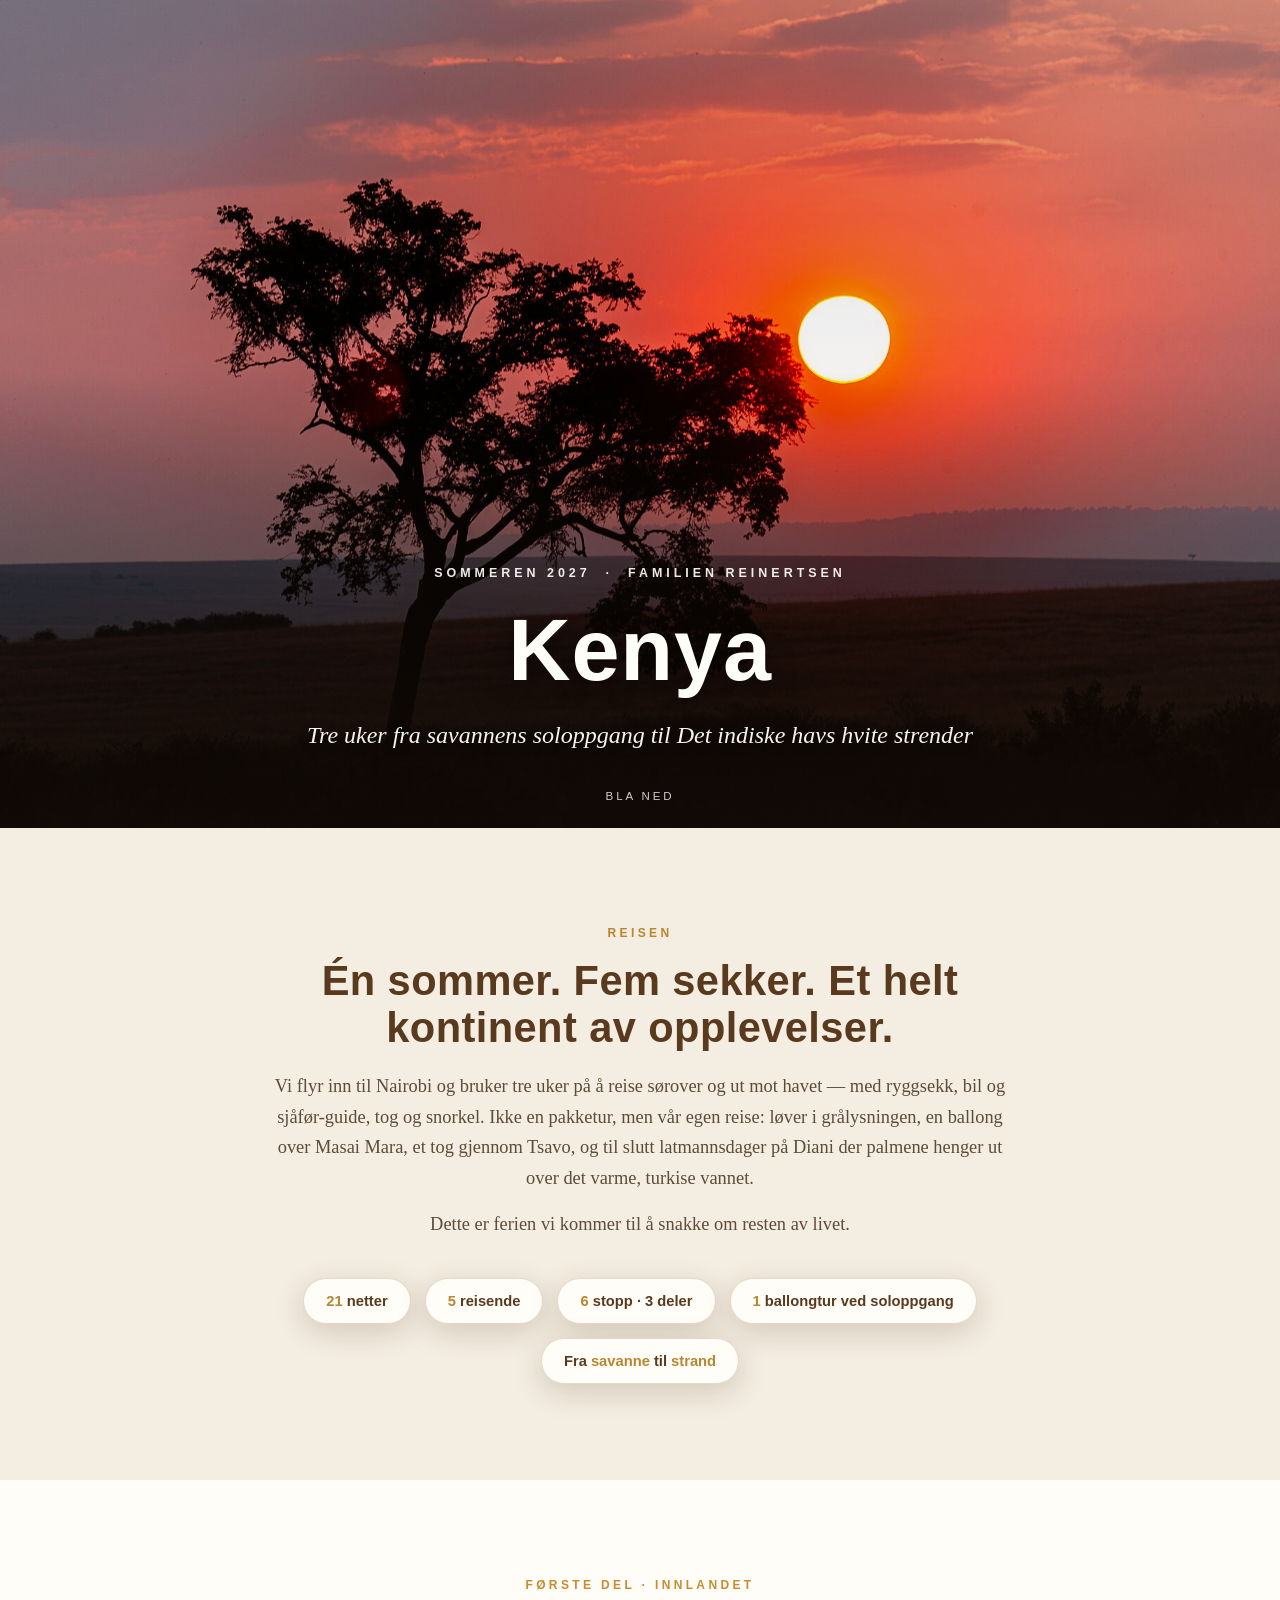
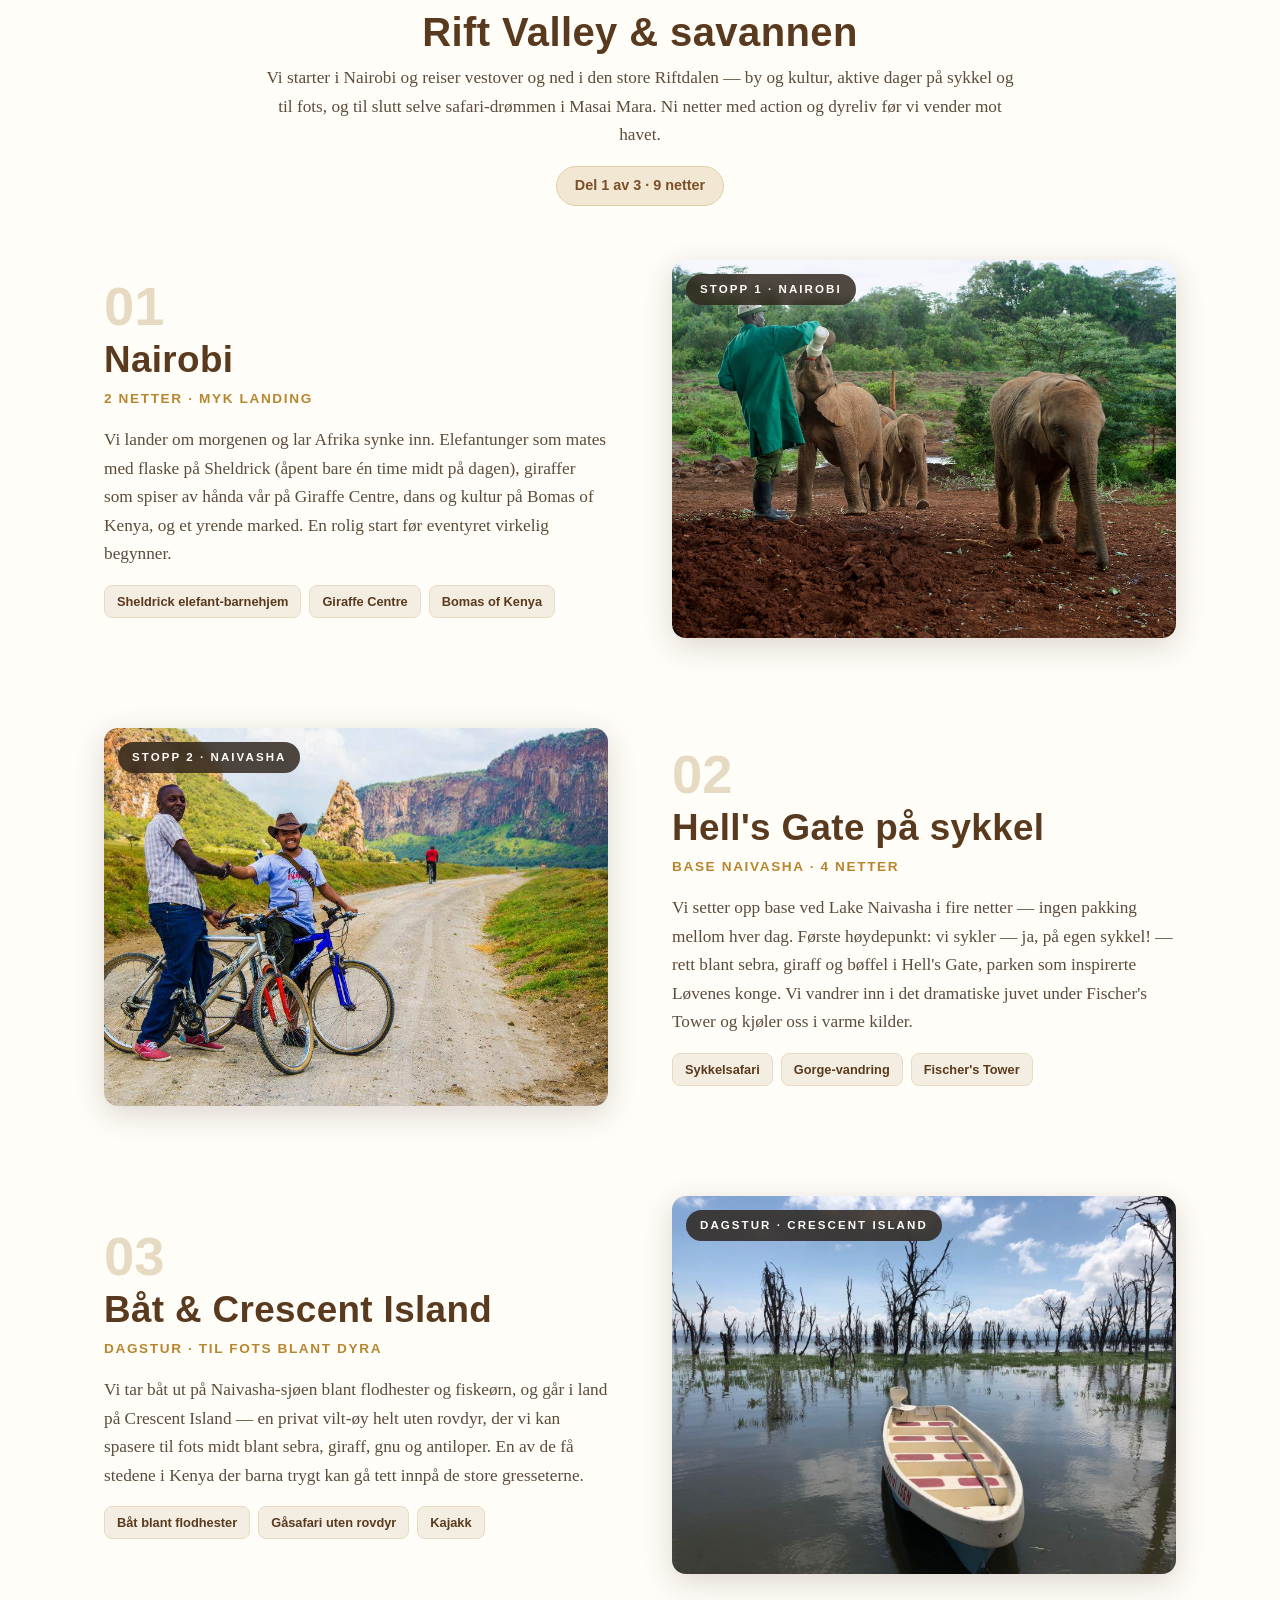
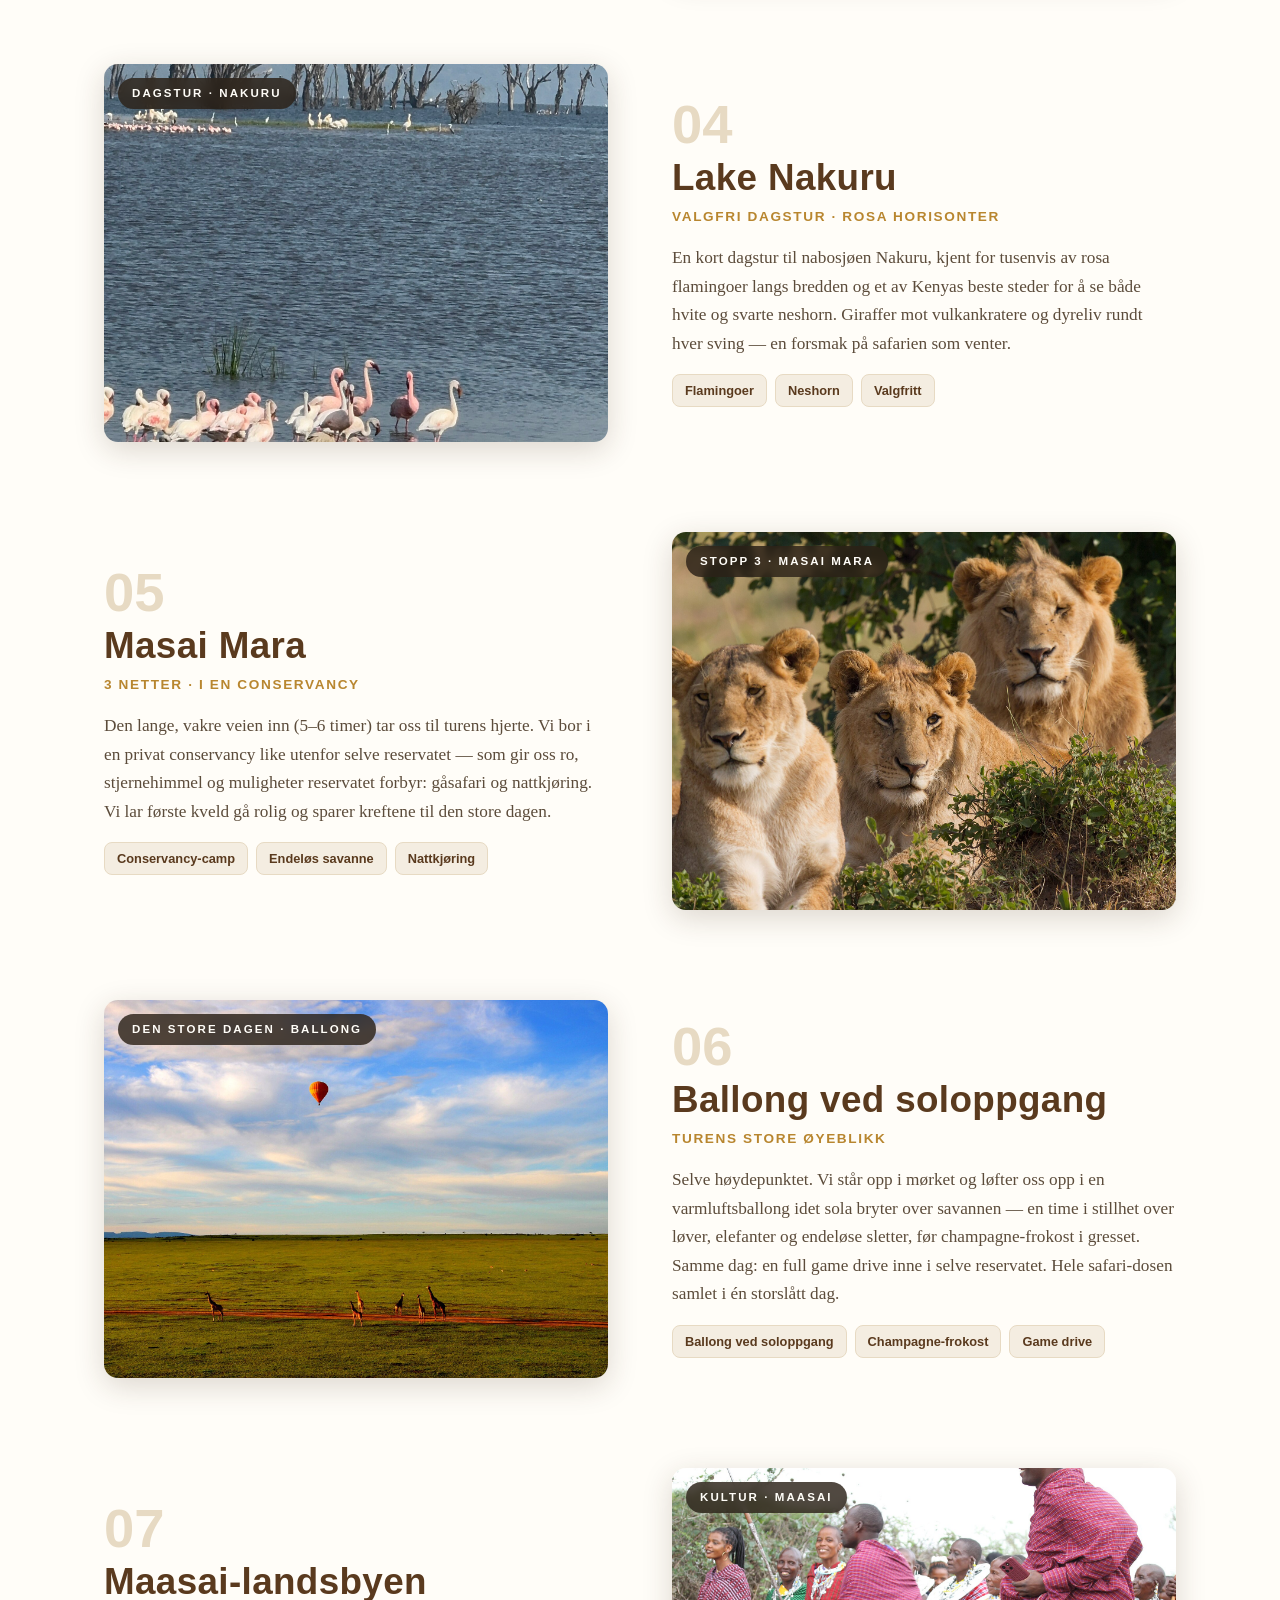
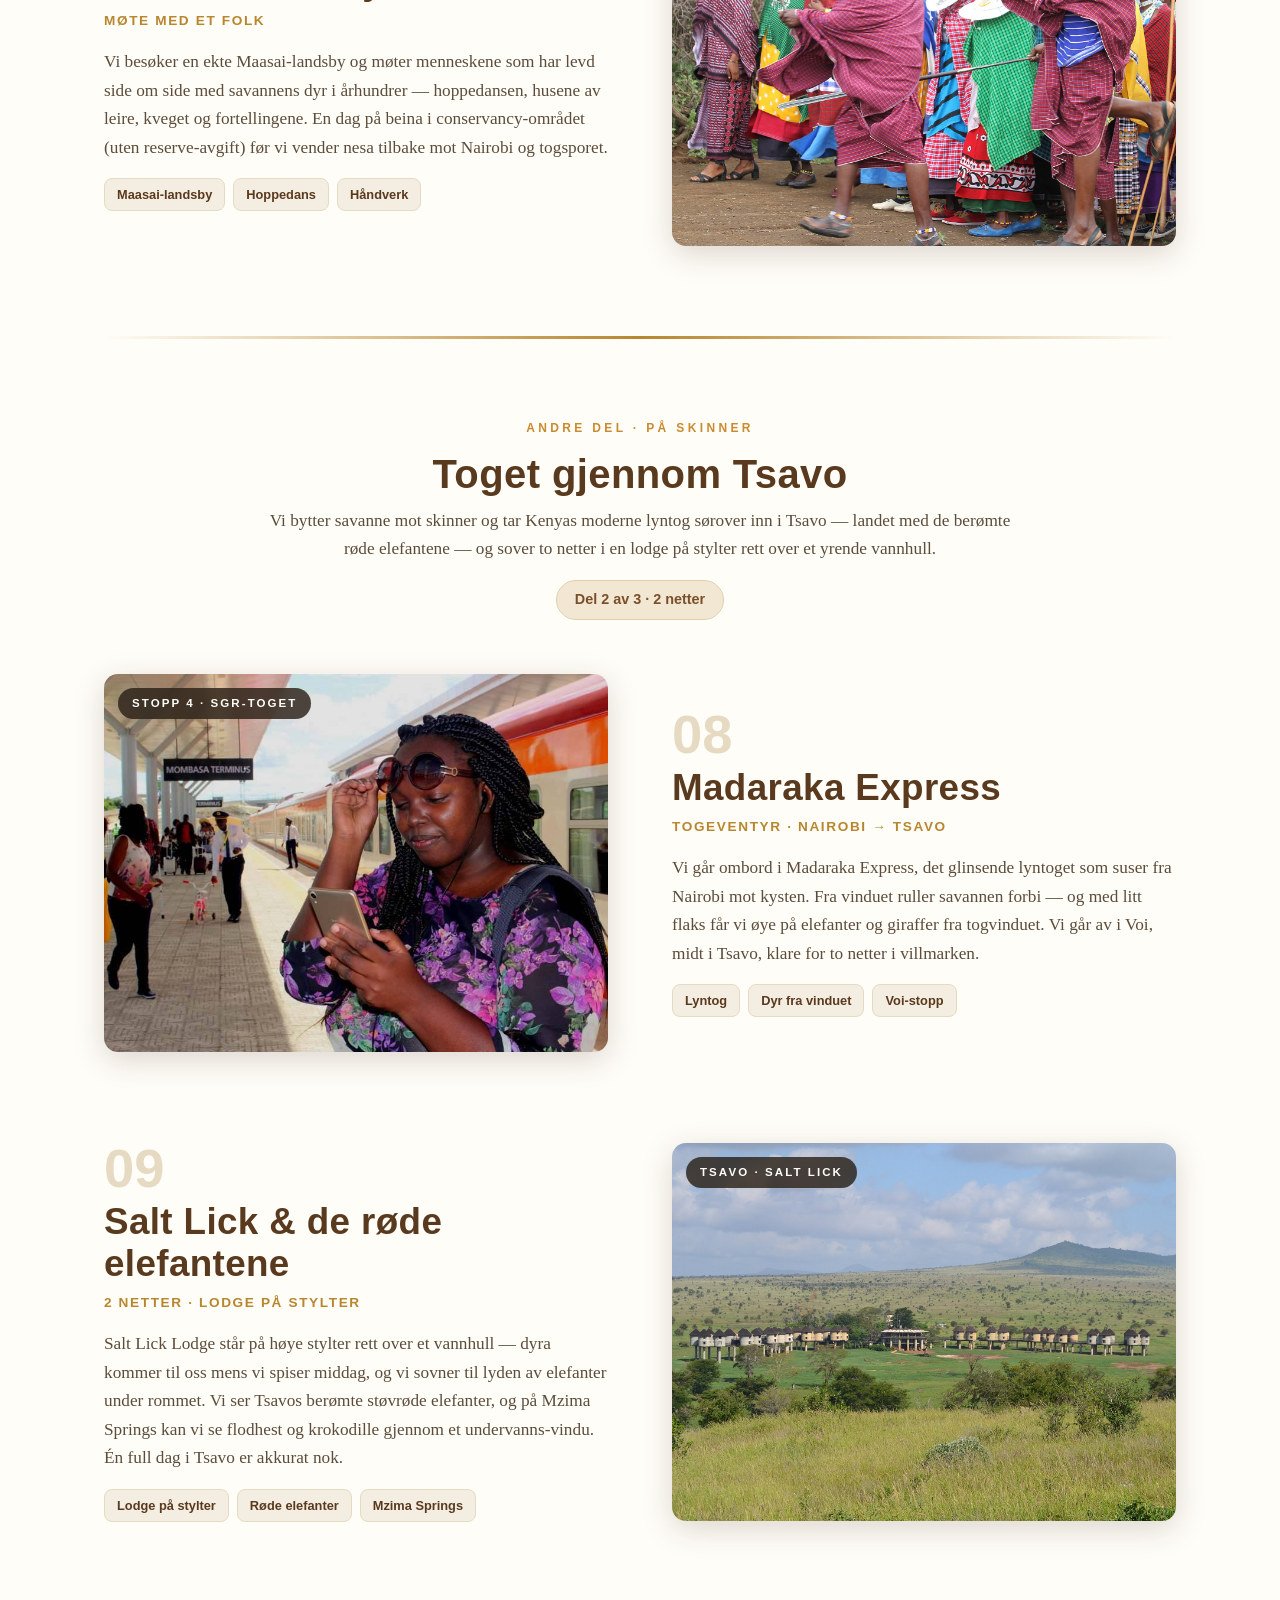
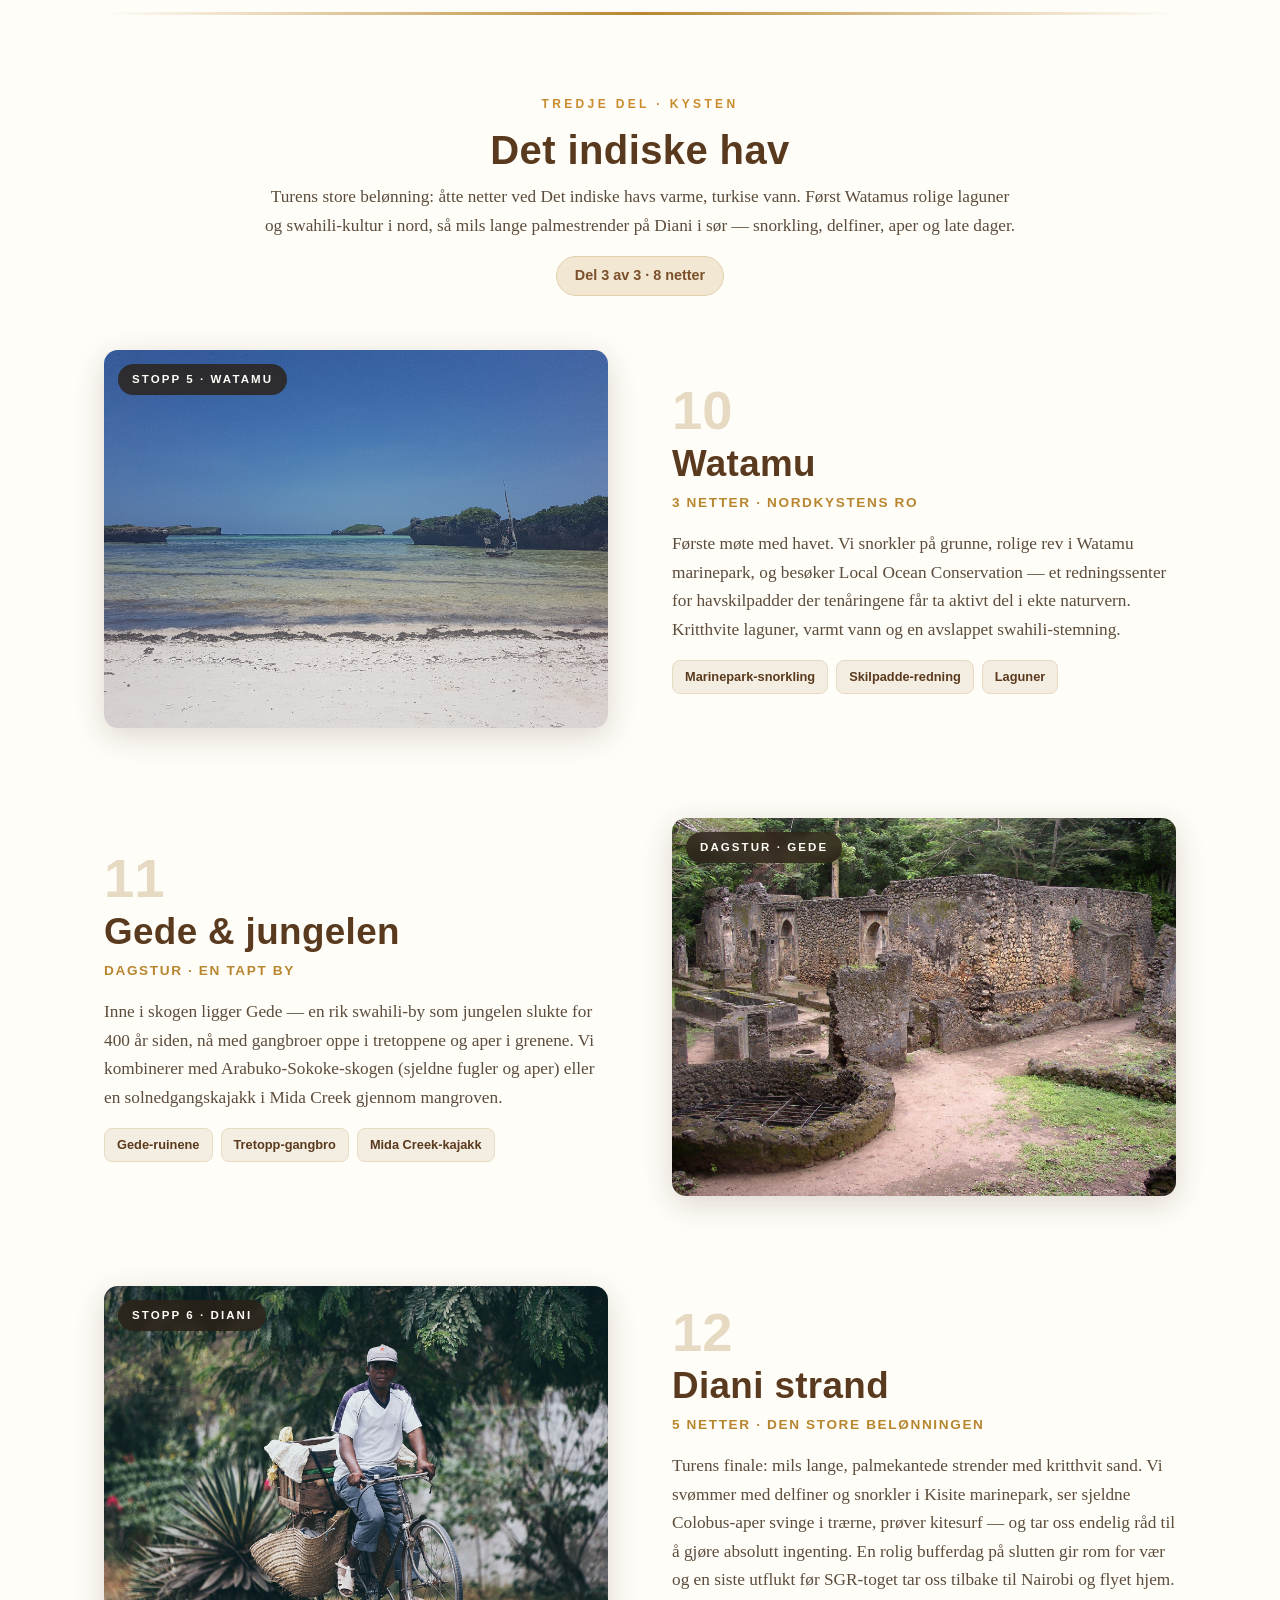
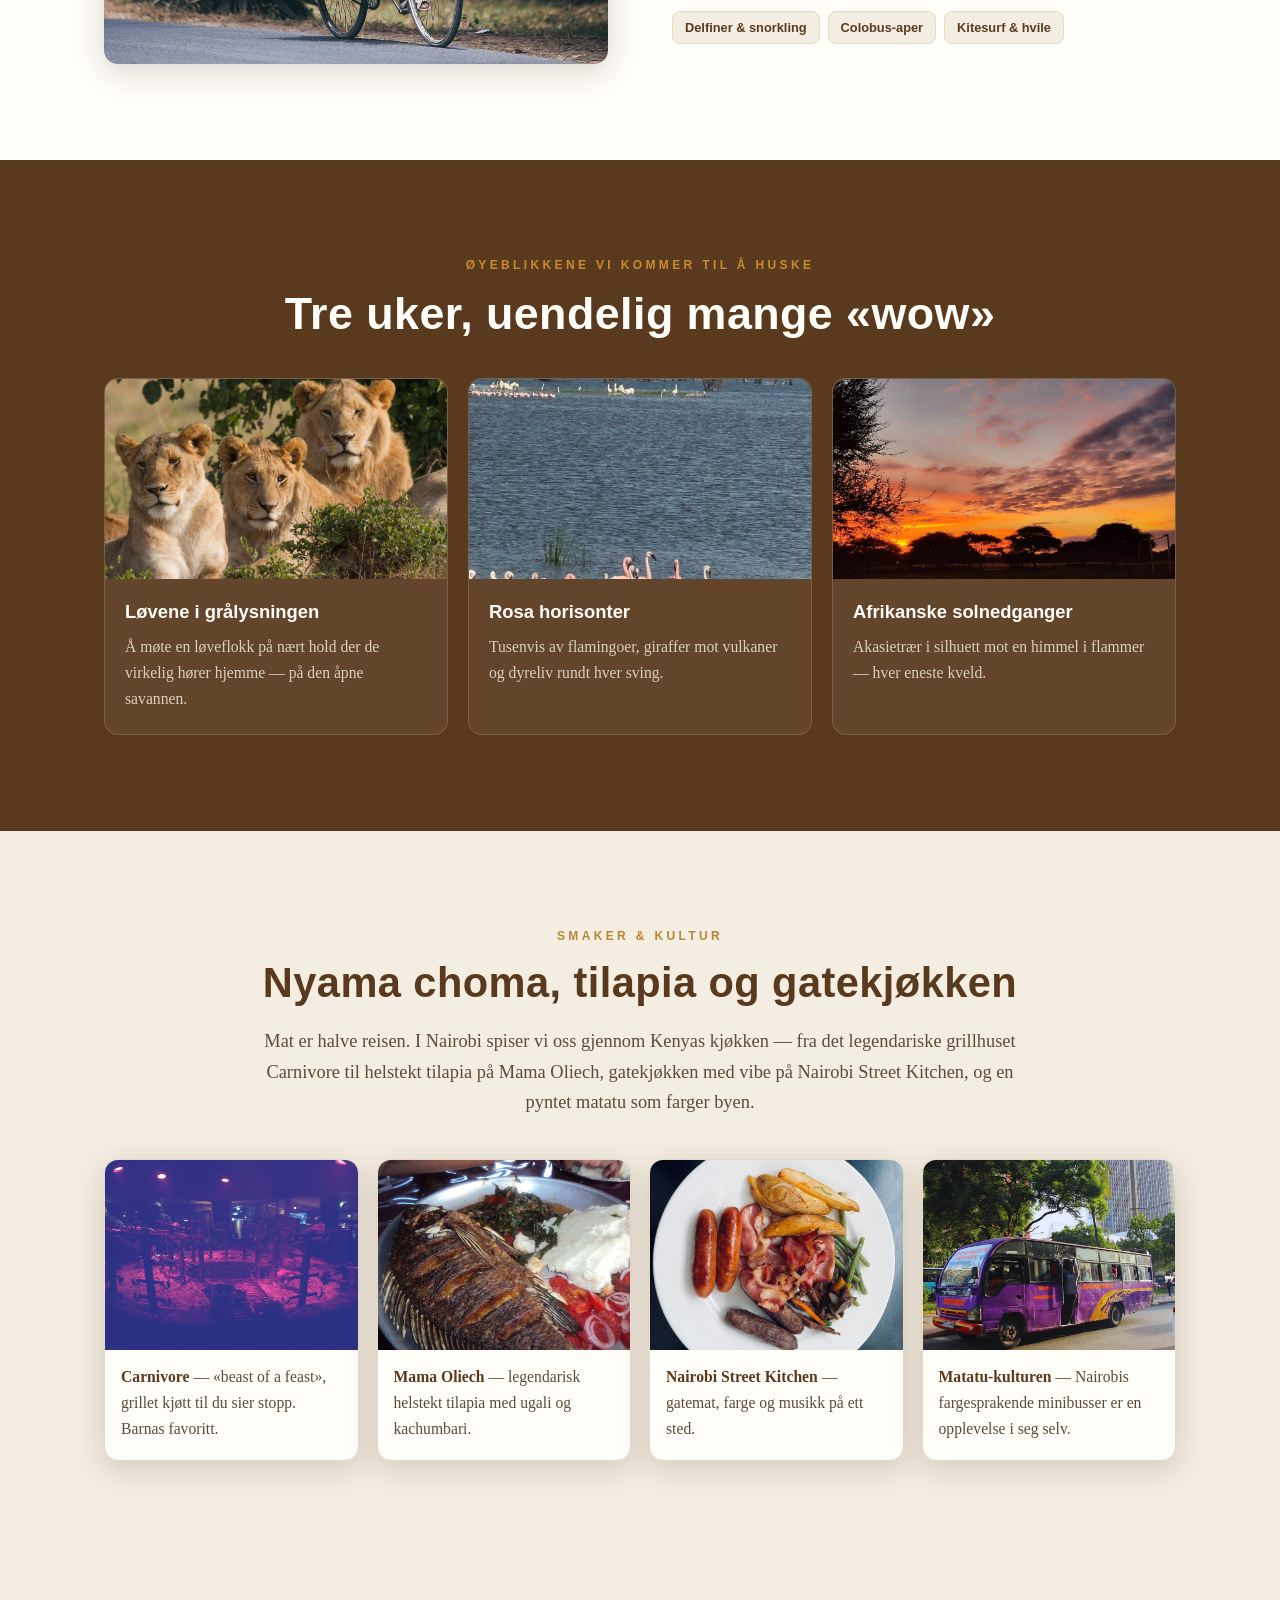
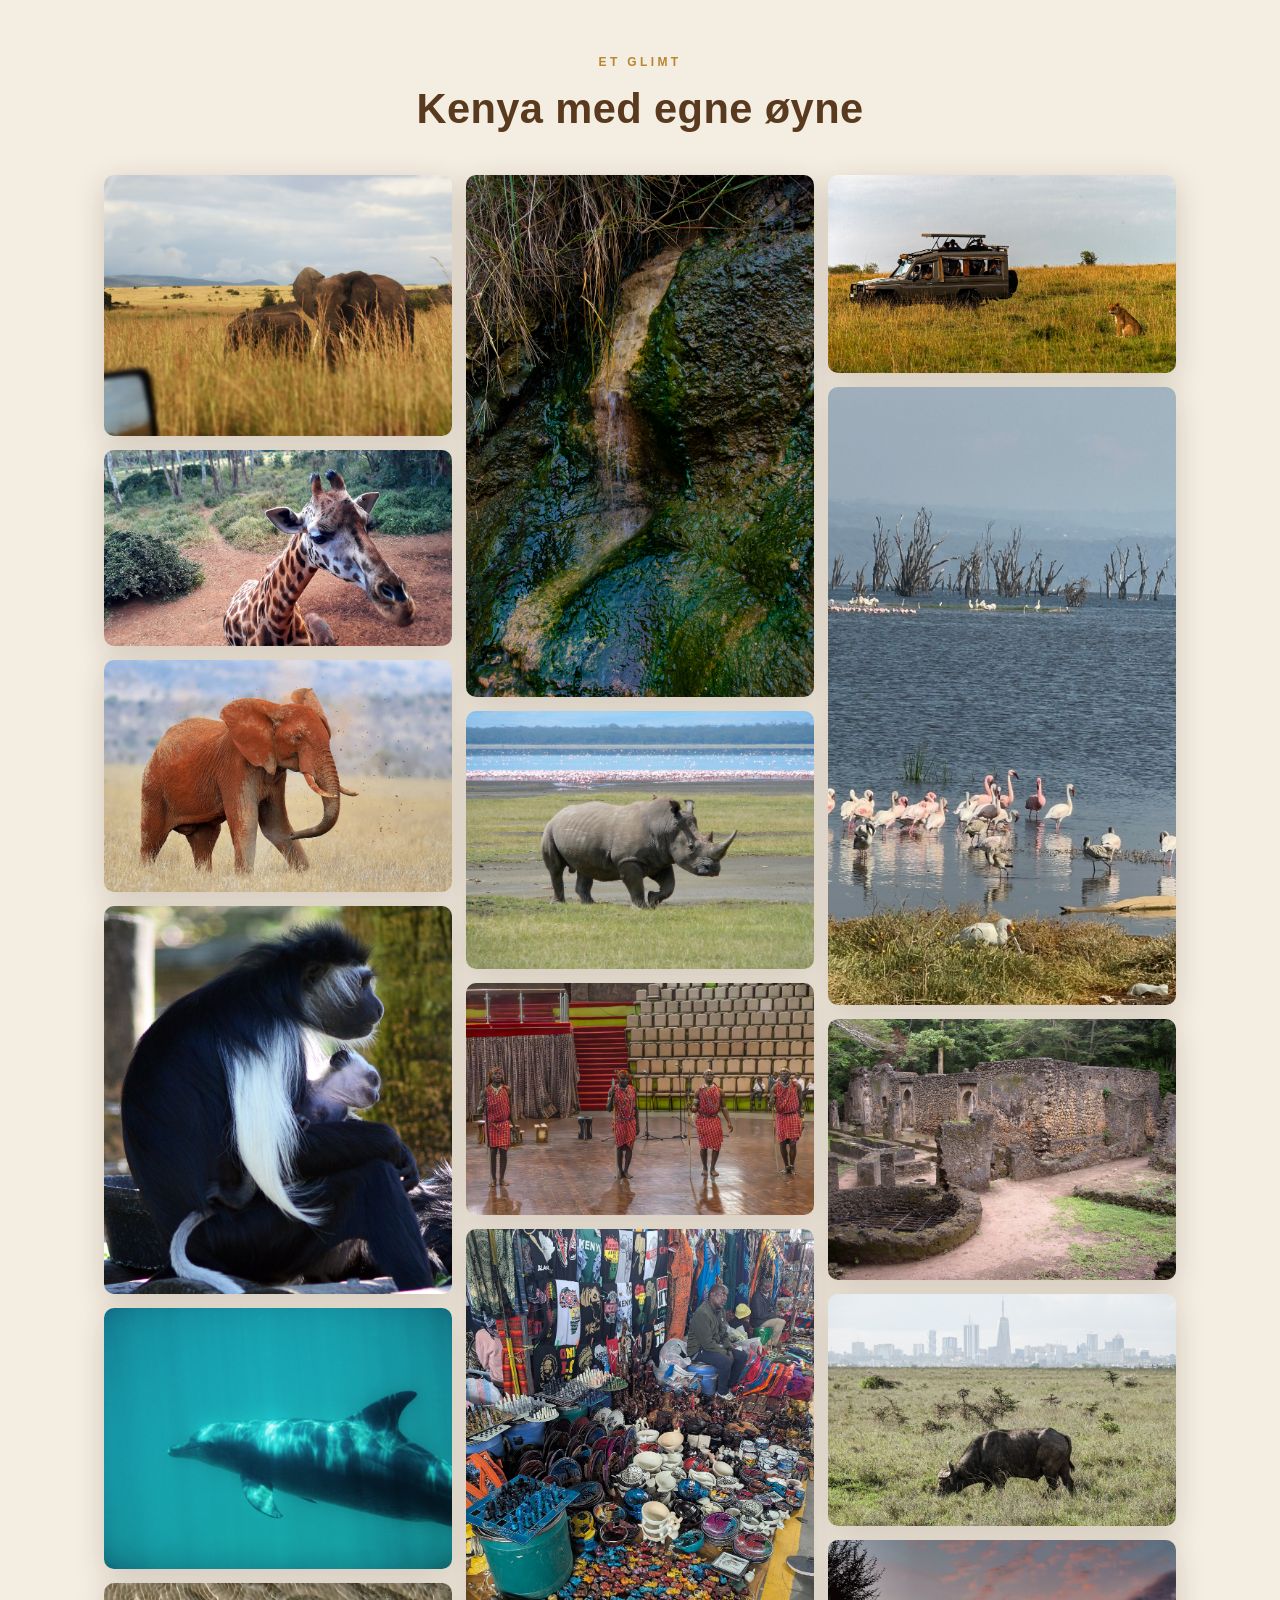
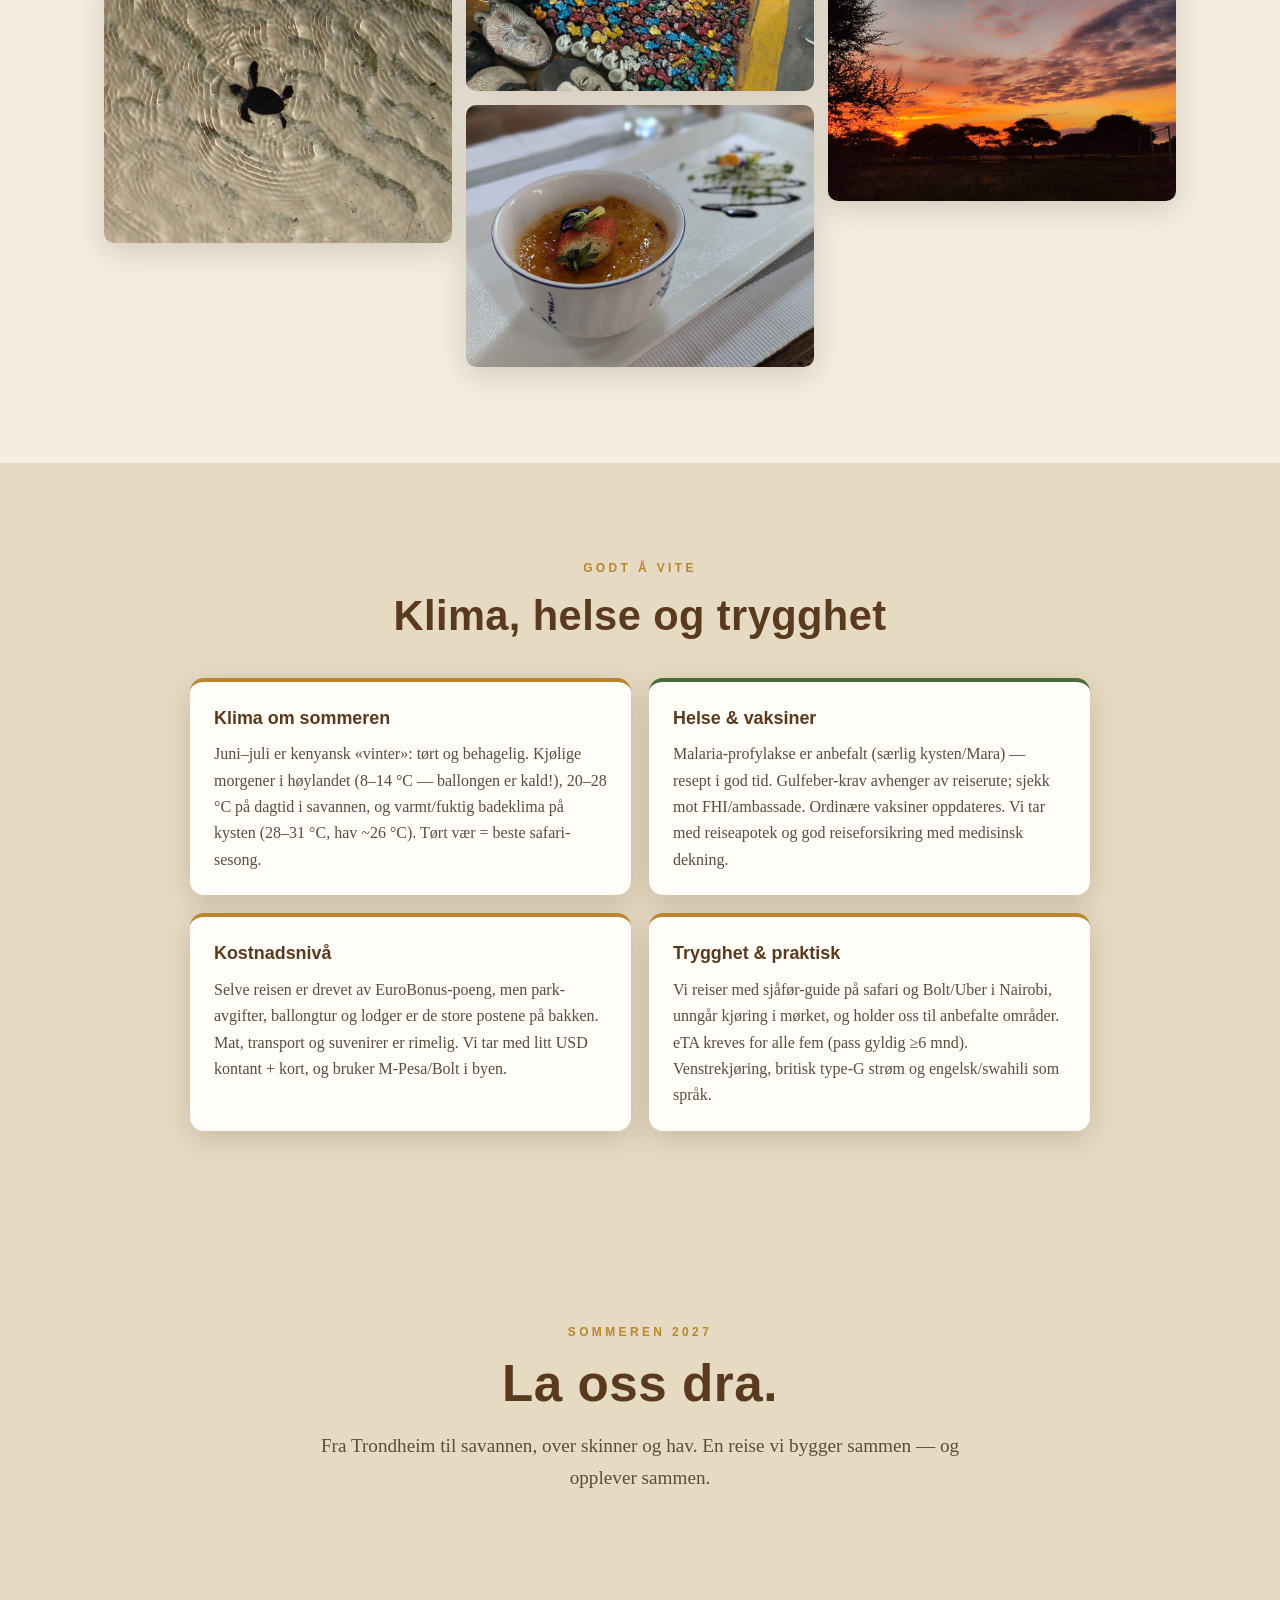
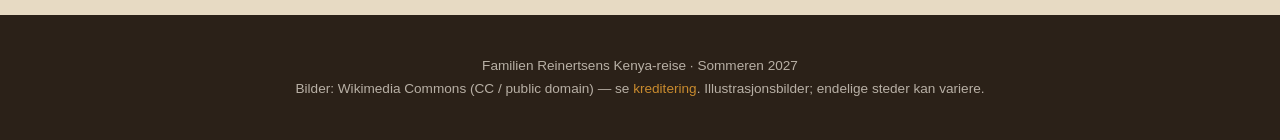
==== commit 8df3be86: "Detailed itinerary: 3 acts with baseband dividers, 12 day-by-day phases" ====
--- a/index.html
+++ b/index.html
@@ -35,7 +35,7 @@
     <div class="facts">
       <div class="fact"><span>21</span> netter</div>
       <div class="fact"><span>5</span> reisende</div>
-      <div class="fact"><span>6</span> stopp</div>
+      <div class="fact"><span>6</span> stopp · 3 deler</div>
       <div class="fact"><span>1</span> ballongtur ved soloppgang</div>
       <div class="fact">Fra <span>savanne</span> til <span>strand</span></div>
     </div>
@@ -45,6 +45,16 @@
 <!-- PHASES -->
 <section class="phases">
   <div class="wrap">
+
+    <!-- ACT 1 -->
+    <div class="baseband">
+      <div class="eyebrow">Første del · Innlandet</div>
+      <h2>Rift Valley &amp; savannen</h2>
+      <p>Vi starter i Nairobi og reiser vestover og ned i den store Riftdalen — by og kultur,
+         aktive dager på sykkel og til fots, og til slutt selve safari-drømmen i Masai Mara.
+         Ni netter med action og dyreliv før vi vender mot havet.</p>
+      <span class="stay">Del 1 av 3 · 9 netter</span>
+    </div>
 
     <div class="phase">
       <div class="phase__media">
@@ -56,12 +66,13 @@
         <h3>Nairobi</h3>
         <div class="phase__nights">2 netter · myk landing</div>
         <p>Vi lander om morgenen og lar Afrika synke inn. Elefantunger som mates med flaske
-           på Sheldrick, giraffer som spiser av hånda vår på Giraffe Centre, marked, mat og
-           farger. En rolig start før eventyret virkelig begynner.</p>
+           på Sheldrick (åpent bare én time midt på dagen), giraffer som spiser av hånda vår
+           på Giraffe Centre, dans og kultur på Bomas of Kenya, og et yrende marked. En rolig
+           start før eventyret virkelig begynner.</p>
         <div class="tags">
           <span class="tag">Sheldrick elefant-barnehjem</span>
           <span class="tag">Giraffe Centre</span>
-          <span class="tag">Maasai-marked</span>
+          <span class="tag">Bomas of Kenya</span>
         </div>
       </div>
     </div>
@@ -69,19 +80,61 @@
     <div class="phase">
       <div class="phase__media">
         <span class="phase__badge">Stopp 2 · Naivasha</span>
-        <img src="images/02-hellsgate-gorge.jpg" alt="Hell's Gate juv ved Naivasha">
+        <img src="images/02-hellsgate-cycling.jpg" alt="Sykkelsafari i Hell's Gate nasjonalpark">
       </div>
       <div class="phase__body">
         <div class="phase__num">02</div>
-        <h3>Naivasha &amp; Hell's Gate</h3>
-        <div class="phase__nights">4 netter · aktiv Rift Valley</div>
-        <p>Her sykler vi — ja, på sykkel! — rett blant sebra, giraff og bøffel i Hell's Gate,
-           nasjonalparken som inspirerte Løvenes konge. Vi går til fots på Crescent Island
-           uten et eneste rovdyr, tar båt blant flodhester og vandrer i det dramatiske juvet.</p>
+        <h3>Hell's Gate på sykkel</h3>
+        <div class="phase__nights">Base Naivasha · 4 netter</div>
+        <p>Vi setter opp base ved Lake Naivasha i fire netter — ingen pakking mellom hver dag.
+           Første høydepunkt: vi sykler — ja, på egen sykkel! — rett blant sebra, giraff og
+           bøffel i Hell's Gate, parken som inspirerte Løvenes konge. Vi vandrer inn i det
+           dramatiske juvet under Fischer's Tower og kjøler oss i varme kilder.</p>
         <div class="tags">
           <span class="tag">Sykkelsafari</span>
-          <span class="tag">Crescent Island til fots</span>
+          <span class="tag">Gorge-vandring</span>
+          <span class="tag">Fischer's Tower</span>
+        </div>
+      </div>
+    </div>
+
+    <div class="phase">
+      <div class="phase__media">
+        <span class="phase__badge">Dagstur · Crescent Island</span>
+        <img src="images/02-naivasha-boat-hippo.jpg" alt="Båttur blant flodhester på Lake Naivasha">
+      </div>
+      <div class="phase__body">
+        <div class="phase__num">03</div>
+        <h3>Båt &amp; Crescent Island</h3>
+        <div class="phase__nights">Dagstur · til fots blant dyra</div>
+        <p>Vi tar båt ut på Naivasha-sjøen blant flodhester og fiskeørn, og går i land på
+           Crescent Island — en privat vilt-øy helt uten rovdyr, der vi kan spasere til fots
+           midt blant sebra, giraff, gnu og antiloper. En av de få stedene i Kenya der barna
+           trygt kan gå tett innpå de store gresseterne.</p>
+        <div class="tags">
           <span class="tag">Båt blant flodhester</span>
+          <span class="tag">Gåsafari uten rovdyr</span>
+          <span class="tag">Kajakk</span>
+        </div>
+      </div>
+    </div>
+
+    <div class="phase">
+      <div class="phase__media">
+        <span class="phase__badge">Dagstur · Nakuru</span>
+        <img src="images/03-nakuru-flamingos.jpg" alt="Tusenvis av flamingoer på Lake Nakuru">
+      </div>
+      <div class="phase__body">
+        <div class="phase__num">04</div>
+        <h3>Lake Nakuru</h3>
+        <div class="phase__nights">Valgfri dagstur · rosa horisonter</div>
+        <p>En kort dagstur til nabosjøen Nakuru, kjent for tusenvis av rosa flamingoer langs
+           bredden og et av Kenyas beste steder for å se både hvite og svarte neshorn. Giraffer
+           mot vulkankratere og dyreliv rundt hver sving — en forsmak på safarien som venter.</p>
+        <div class="tags">
+          <span class="tag">Flamingoer</span>
+          <span class="tag">Neshorn</span>
+          <span class="tag">Valgfritt</span>
         </div>
       </div>
     </div>
@@ -89,42 +142,130 @@
     <div class="phase">
       <div class="phase__media">
         <span class="phase__badge">Stopp 3 · Masai Mara</span>
+        <img src="images/04-mara-lions.jpg" alt="Løver i Masai Mara">
+      </div>
+      <div class="phase__body">
+        <div class="phase__num">05</div>
+        <h3>Masai Mara</h3>
+        <div class="phase__nights">3 netter · i en conservancy</div>
+        <p>Den lange, vakre veien inn (5–6 timer) tar oss til turens hjerte. Vi bor i en privat
+           conservancy like utenfor selve reservatet — som gir oss ro, stjernehimmel og
+           muligheter reservatet forbyr: gåsafari og nattkjøring. Vi lar første kveld gå rolig
+           og sparer kreftene til den store dagen.</p>
+        <div class="tags">
+          <span class="tag">Conservancy-camp</span>
+          <span class="tag">Endeløs savanne</span>
+          <span class="tag">Nattkjøring</span>
+        </div>
+      </div>
+    </div>
+
+    <div class="phase">
+      <div class="phase__media">
+        <span class="phase__badge">Den store dagen · Ballong</span>
         <img src="images/04-mara-balloon.jpg" alt="Varmluftsballong over Masai Mara ved soloppgang">
       </div>
       <div class="phase__body">
-        <div class="phase__num">03</div>
-        <h3>Masai Mara</h3>
-        <div class="phase__nights">3 netter · turens store øyeblikk</div>
-        <p>Selve høydepunktet. Vi står opp i mørket og løfter oss opp i en varmluftsballong
-           idet sola bryter over savannen — en time i stillhet over løver, elefanter og
-           endeløse sletter, før champagne-frokost i gresset. Samme dag: game drive og
-           besøk i en ekte Maasai-landsby.</p>
+        <div class="phase__num">06</div>
+        <h3>Ballong ved soloppgang</h3>
+        <div class="phase__nights">Turens store øyeblikk</div>
+        <p>Selve høydepunktet. Vi står opp i mørket og løfter oss opp i en varmluftsballong idet
+           sola bryter over savannen — en time i stillhet over løver, elefanter og endeløse
+           sletter, før champagne-frokost i gresset. Samme dag: en full game drive inne i selve
+           reservatet. Hele safari-dosen samlet i én storslått dag.</p>
         <div class="tags">
           <span class="tag">Ballong ved soloppgang</span>
+          <span class="tag">Champagne-frokost</span>
           <span class="tag">Game drive</span>
+        </div>
+      </div>
+    </div>
+
+    <div class="phase">
+      <div class="phase__media">
+        <span class="phase__badge">Kultur · Maasai</span>
+        <img src="images/04-maasai-village.jpg" alt="Maasai-landsby ved Masai Mara">
+      </div>
+      <div class="phase__body">
+        <div class="phase__num">07</div>
+        <h3>Maasai-landsbyen</h3>
+        <div class="phase__nights">Møte med et folk</div>
+        <p>Vi besøker en ekte Maasai-landsby og møter menneskene som har levd side om side med
+           savannens dyr i århundrer — hoppedansen, husene av leire, kveget og fortellingene.
+           En dag på beina i conservancy-området (uten reserve-avgift) før vi vender nesa
+           tilbake mot Nairobi og togsporet.</p>
+        <div class="tags">
           <span class="tag">Maasai-landsby</span>
-        </div>
-      </div>
-    </div>
-
-    <div class="phase">
-      <div class="phase__media">
-        <span class="phase__badge">Stopp 4 · Tsavo</span>
+          <span class="tag">Hoppedans</span>
+          <span class="tag">Håndverk</span>
+        </div>
+      </div>
+    </div>
+
+    <hr class="hr-sea">
+
+    <!-- ACT 2 -->
+    <div class="baseband">
+      <div class="eyebrow">Andre del · På skinner</div>
+      <h2>Toget gjennom Tsavo</h2>
+      <p>Vi bytter savanne mot skinner og tar Kenyas moderne lyntog sørover inn i Tsavo —
+         landet med de berømte røde elefantene — og sover to netter i en lodge på stylter
+         rett over et yrende vannhull.</p>
+      <span class="stay">Del 2 av 3 · 2 netter</span>
+    </div>
+
+    <div class="phase">
+      <div class="phase__media">
+        <span class="phase__badge">Stopp 4 · SGR-toget</span>
+        <img src="images/05-sgr-train.jpg" alt="Madaraka Express-toget på vei mot kysten">
+      </div>
+      <div class="phase__body">
+        <div class="phase__num">08</div>
+        <h3>Madaraka Express</h3>
+        <div class="phase__nights">Togeventyr · Nairobi → Tsavo</div>
+        <p>Vi går ombord i Madaraka Express, det glinsende lyntoget som suser fra Nairobi mot
+           kysten. Fra vinduet ruller savannen forbi — og med litt flaks får vi øye på
+           elefanter og giraffer fra togvinduet. Vi går av i Voi, midt i Tsavo, klare for
+           to netter i villmarken.</p>
+        <div class="tags">
+          <span class="tag">Lyntog</span>
+          <span class="tag">Dyr fra vinduet</span>
+          <span class="tag">Voi-stopp</span>
+        </div>
+      </div>
+    </div>
+
+    <div class="phase">
+      <div class="phase__media">
+        <span class="phase__badge">Tsavo · Salt Lick</span>
         <img src="images/06-salt-lick-lodge.jpg" alt="Salt Lick Safari Lodge på stylter over vannhull">
       </div>
       <div class="phase__body">
-        <div class="phase__num">04</div>
-        <h3>Tog gjennom Tsavo &amp; Salt Lick</h3>
-        <div class="phase__nights">2 netter · togeventyr</div>
-        <p>Vi bytter savanne mot skinner og tar Madaraka Express-toget inn i Tsavo — landet
-           med de berømte røde elefantene. Netta tilbringer vi på Salt Lick Lodge, som står
-           på stylter rett over et vannhull, der dyra kommer til oss mens vi spiser middag.</p>
-        <div class="tags">
-          <span class="tag">SGR-tog</span>
+        <div class="phase__num">09</div>
+        <h3>Salt Lick &amp; de røde elefantene</h3>
+        <div class="phase__nights">2 netter · lodge på stylter</div>
+        <p>Salt Lick Lodge står på høye stylter rett over et vannhull — dyra kommer til oss
+           mens vi spiser middag, og vi sovner til lyden av elefanter under rommet. Vi ser
+           Tsavos berømte støvrøde elefanter, og på Mzima Springs kan vi se flodhest og
+           krokodille gjennom et undervanns-vindu. Én full dag i Tsavo er akkurat nok.</p>
+        <div class="tags">
+          <span class="tag">Lodge på stylter</span>
           <span class="tag">Røde elefanter</span>
-          <span class="tag">Lodge på stylter</span>
-        </div>
-      </div>
+          <span class="tag">Mzima Springs</span>
+        </div>
+      </div>
+    </div>
+
+    <hr class="hr-sea">
+
+    <!-- ACT 3 -->
+    <div class="baseband">
+      <div class="eyebrow">Tredje del · Kysten</div>
+      <h2>Det indiske hav</h2>
+      <p>Turens store belønning: åtte netter ved Det indiske havs varme, turkise vann. Først
+         Watamus rolige laguner og swahili-kultur i nord, så mils lange palmestrender på Diani
+         i sør — snorkling, delfiner, aper og late dager.</p>
+      <span class="stay">Del 3 av 3 · 8 netter</span>
     </div>
 
     <div class="phase">
@@ -133,16 +274,38 @@
         <img src="images/13-watamu-beach.jpg" alt="Watamu-stranden ved Det indiske hav">
       </div>
       <div class="phase__body">
-        <div class="phase__num">05</div>
+        <div class="phase__num">10</div>
         <h3>Watamu</h3>
         <div class="phase__nights">3 netter · nordkystens ro</div>
-        <p>Første møte med havet. Vi snorkler på grunne rev i marineparken, hjelper til på
-           et redningssenter for havskilpadder, og utforsker Gede — en tapt swahili-by som
-           jungelen har slukt, med gangbroer i tretoppene.</p>
+        <p>Første møte med havet. Vi snorkler på grunne, rolige rev i Watamu marinepark, og
+           besøker Local Ocean Conservation — et redningssenter for havskilpadder der tenåringene
+           får ta aktivt del i ekte naturvern. Kritthvite laguner, varmt vann og en avslappet
+           swahili-stemning.</p>
         <div class="tags">
           <span class="tag">Marinepark-snorkling</span>
           <span class="tag">Skilpadde-redning</span>
+          <span class="tag">Laguner</span>
+        </div>
+      </div>
+    </div>
+
+    <div class="phase">
+      <div class="phase__media">
+        <span class="phase__badge">Dagstur · Gede</span>
+        <img src="images/13-gede-ruins.jpg" alt="Gede-ruinene, en tapt swahili-by i jungelen">
+      </div>
+      <div class="phase__body">
+        <div class="phase__num">11</div>
+        <h3>Gede &amp; jungelen</h3>
+        <div class="phase__nights">Dagstur · en tapt by</div>
+        <p>Inne i skogen ligger Gede — en rik swahili-by som jungelen slukte for 400 år siden,
+           nå med gangbroer oppe i tretoppene og aper i grenene. Vi kombinerer med
+           Arabuko-Sokoke-skogen (sjeldne fugler og aper) eller en solnedgangskajakk i
+           Mida Creek gjennom mangroven.</p>
+        <div class="tags">
           <span class="tag">Gede-ruinene</span>
+          <span class="tag">Tretopp-gangbro</span>
+          <span class="tag">Mida Creek-kajakk</span>
         </div>
       </div>
     </div>
@@ -150,19 +313,21 @@
     <div class="phase">
       <div class="phase__media">
         <span class="phase__badge">Stopp 6 · Diani</span>
-        <img src="images/07-dolphins-snorkel.jpg" alt="Snorkling og delfiner ved Diani">
-      </div>
-      <div class="phase__body">
-        <div class="phase__num">06</div>
+        <img src="images/07-diani-beach.jpg" alt="Palmekantet hvit strand på Diani">
+      </div>
+      <div class="phase__body">
+        <div class="phase__num">12</div>
         <h3>Diani strand</h3>
         <div class="phase__nights">5 netter · den store belønningen</div>
         <p>Turens finale: mils lange, palmekantede strender med kritthvit sand. Vi svømmer med
-           delfiner i Kisite marinepark, ser sjeldne Colobus-aper svinge i trærne, prøver
-           kitesurf — og tar oss endelig råd til å gjøre absolutt ingenting.</p>
+           delfiner og snorkler i Kisite marinepark, ser sjeldne Colobus-aper svinge i trærne,
+           prøver kitesurf — og tar oss endelig råd til å gjøre absolutt ingenting. En rolig
+           bufferdag på slutten gir rom for vær og en siste utflukt før SGR-toget tar oss
+           tilbake til Nairobi og flyet hjem.</p>
         <div class="tags">
           <span class="tag">Delfiner &amp; snorkling</span>
           <span class="tag">Colobus-aper</span>
-          <span class="tag">Late strand-dager</span>
+          <span class="tag">Kitesurf &amp; hvile</span>
         </div>
       </div>
     </div>
@@ -244,18 +409,18 @@
       <img src="images/01-nairobi-giraffe-centre.jpg" alt="Giraffe Centre">
       <img src="images/06-tsavo-red-elephant.jpg" alt="Rød elefant i Tsavo">
       <img src="images/07-colobus-monkey.jpg" alt="Colobus-ape">
-      <img src="images/04-maasai-village.jpg" alt="Maasai-landsby">
+      <img src="images/07-dolphins-snorkel.jpg" alt="Snorkling med delfiner ved Diani">
       <img src="images/13-watamu-turtle.jpg" alt="Havskilpadde-yngel">
-      <img src="images/02-naivasha-boat-hippo.jpg" alt="Flodhest ved Naivasha">
+      <img src="images/02-hellsgate-gorge.jpg" alt="Hell's Gate juv">
       <img src="images/03-nakuru-rhino.jpg" alt="Neshorn">
-      <img src="images/13-gede-ruins.jpg" alt="Gede-ruinene">
       <img src="images/12-bomas-of-kenya.jpg" alt="Bomas of Kenya kulturdans">
       <img src="images/11-maasai-market.jpg" alt="Maasai-marked">
+      <img src="images/10-talisman-restaurant.jpg" alt="The Talisman-restauranten i Karen">
       <img src="images/00-family-safari-jeep.jpg" alt="Familie på safari">
-      <img src="images/02-hellsgate-cycling.jpg" alt="Sykkelsafari i Hell's Gate">
-      <img src="images/05-sgr-train.jpg" alt="Madaraka Express-toget">
-      <img src="images/07-diani-beach.jpg" alt="Diani strand">
+      <img src="images/03-nakuru-flamingos.jpg" alt="Flamingoer på Lake Nakuru">
+      <img src="images/13-gede-ruins.jpg" alt="Gede-ruinene">
       <img src="images/01-nairobi-skyline-park.jpg" alt="Nairobi skyline ved nasjonalparken">
+      <img src="images/08-sunset-silhouette.jpg" alt="Solnedgang på savannen">
     </div>
   </div>
 </section>
--- a/style.css
+++ b/style.css
@@ -140,6 +140,21 @@
 
 /* ---------- Phase blocks ---------- */
 .phases { background: var(--white); }
+.baseband {
+  text-align: center;
+  max-width: 760px;
+  margin: 0 auto clamp(30px, 5vw, 54px);
+}
+.baseband .eyebrow { color: var(--savanna); }
+.baseband h2 { font-size: clamp(1.7rem, 4vw, 2.5rem); color: var(--earth-dark); font-weight: 800; margin-bottom: 0.6rem; }
+.baseband p { color: var(--ink-soft); font-size: 1.08rem; }
+.baseband .stay {
+  display: inline-block; margin-top: 1rem;
+  font-family: "Helvetica Neue", sans-serif; font-weight: 700; font-size: 0.9rem;
+  color: var(--earth); background: #f2e7d2; border: 1px solid #e2d0ab;
+  padding: 7px 18px; border-radius: 999px;
+}
+.hr-sea { height: 3px; border: 0; background: linear-gradient(90deg, transparent, var(--acacia), transparent); margin: clamp(40px,7vw,80px) 0; }
 .phase {
   display: grid;
   grid-template-columns: 1fr 1fr;
